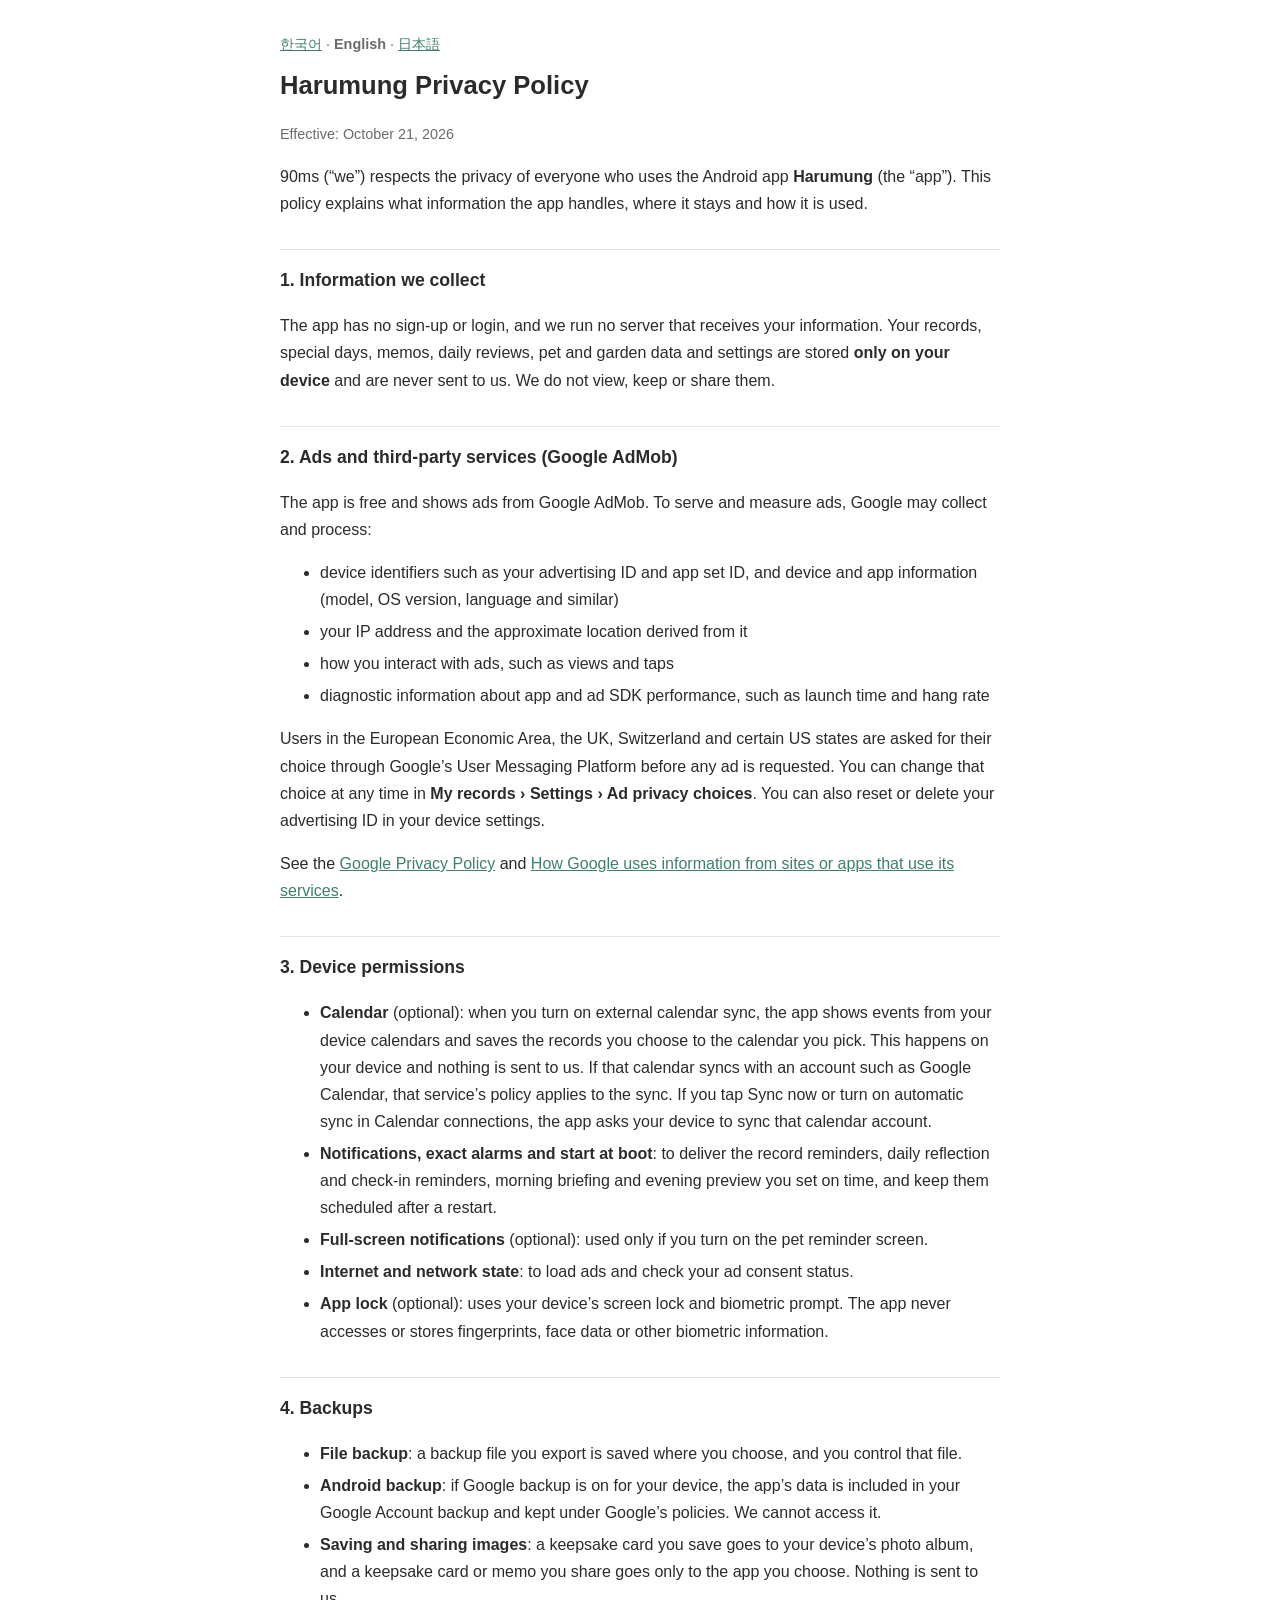
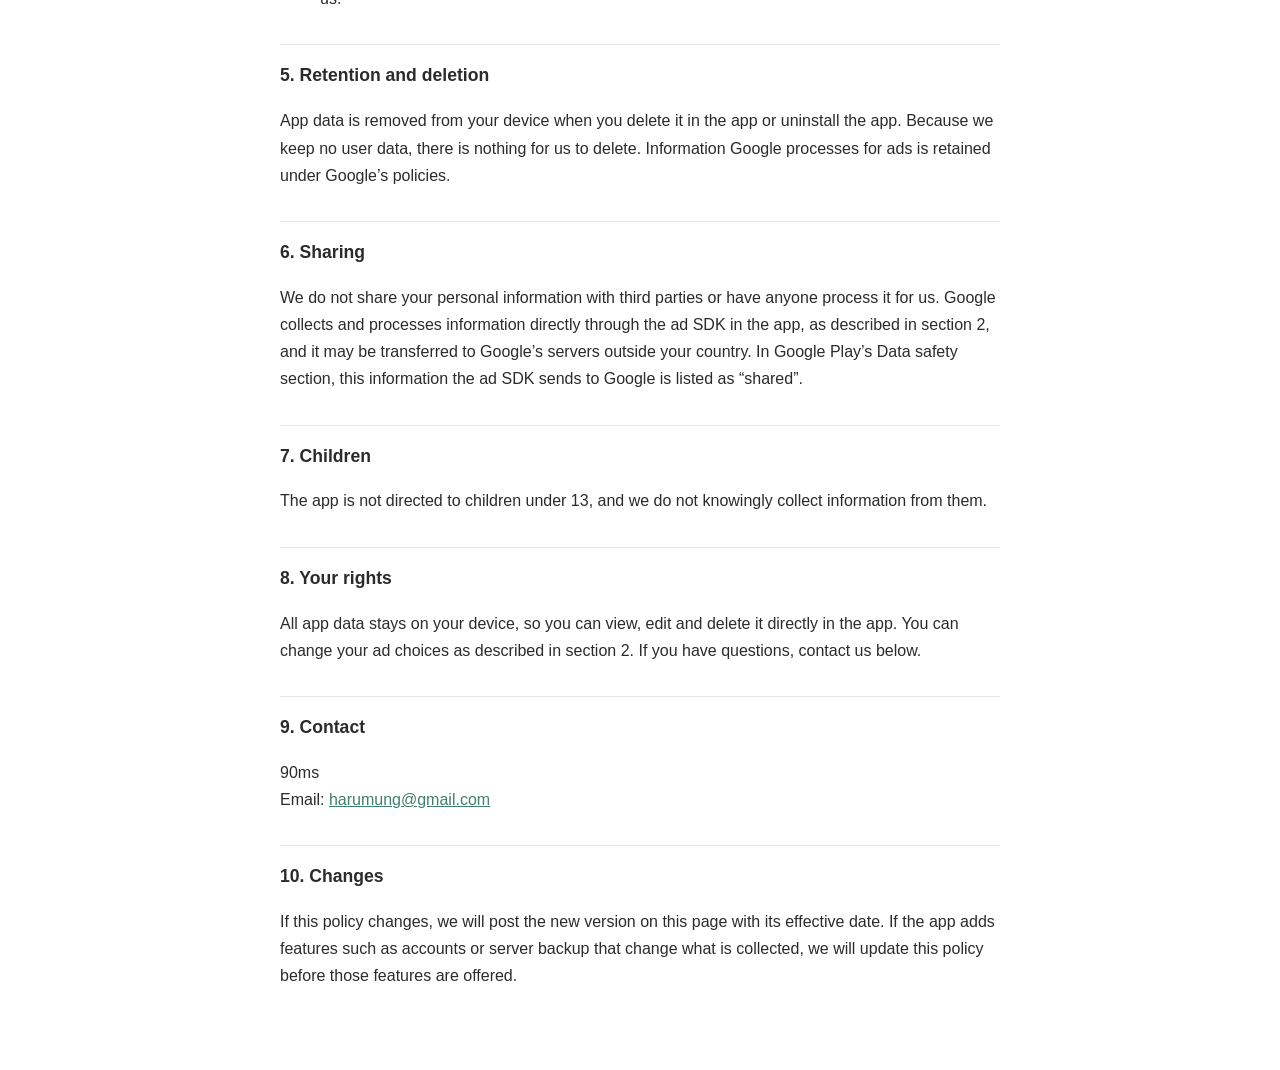
==== en/index.html @ d169ed98 "docs: 광고 SDK 진단 정보·앱 세트 ID와 캘린더 동기화·알림·사진 공유를 처리방침에 더한다 Play 데이터 보안 답(하루멍 docs/store)과 맞춘다. 세 언어 모두 " ====
<!doctype html>
<html lang="en">
<head>
<meta charset="utf-8">
<meta name="viewport" content="width=device-width, initial-scale=1">
<title>Harumung Privacy Policy</title>
<link rel="stylesheet" href="../style.css">
</head>
<body>
<main>
<nav class="lang"><a href="../">한국어</a> · <strong>English</strong> · <a href="../ja/">日本語</a></nav>
<h1>Harumung Privacy Policy</h1>
<p class="meta">Effective: October 21, 2026</p>

<p>90ms (“we”) respects the privacy of everyone who uses the Android app <strong>Harumung</strong> (the “app”). This policy explains what information the app handles, where it stays and how it is used.</p>

<h2>1. Information we collect</h2>
<p>The app has no sign-up or login, and we run no server that receives your information. Your records, special days, memos, daily reviews, pet and garden data and settings are stored <strong>only on your device</strong> and are never sent to us. We do not view, keep or share them.</p>

<h2>2. Ads and third-party services (Google AdMob)</h2>
<p>The app is free and shows ads from Google AdMob. To serve and measure ads, Google may collect and process:</p>
<ul>
<li>device identifiers such as your advertising ID and app set ID, and device and app information (model, OS version, language and similar)</li>
<li>your IP address and the approximate location derived from it</li>
<li>how you interact with ads, such as views and taps</li>
<li>diagnostic information about app and ad SDK performance, such as launch time and hang rate</li>
</ul>
<p>Users in the European Economic Area, the UK, Switzerland and certain US states are asked for their choice through Google’s User Messaging Platform before any ad is requested. You can change that choice at any time in <strong>My records › Settings › Ad privacy choices</strong>. You can also reset or delete your advertising ID in your device settings.</p>
<p>See the <a href="https://policies.google.com/privacy">Google Privacy Policy</a> and <a href="https://policies.google.com/technologies/partner-sites">How Google uses information from sites or apps that use its services</a>.</p>

<h2>3. Device permissions</h2>
<ul>
<li><strong>Calendar</strong> (optional): when you turn on external calendar sync, the app shows events from your device calendars and saves the records you choose to the calendar you pick. This happens on your device and nothing is sent to us. If that calendar syncs with an account such as Google Calendar, that service’s policy applies to the sync. If you tap Sync now or turn on automatic sync in Calendar connections, the app asks your device to sync that calendar account.</li>
<li><strong>Notifications, exact alarms and start at boot</strong>: to deliver the record reminders, daily reflection and check-in reminders, morning briefing and evening preview you set on time, and keep them scheduled after a restart.</li>
<li><strong>Full-screen notifications</strong> (optional): used only if you turn on the pet reminder screen.</li>
<li><strong>Internet and network state</strong>: to load ads and check your ad consent status.</li>
<li><strong>App lock</strong> (optional): uses your device’s screen lock and biometric prompt. The app never accesses or stores fingerprints, face data or other biometric information.</li>
</ul>

<h2>4. Backups</h2>
<ul>
<li><strong>File backup</strong>: a backup file you export is saved where you choose, and you control that file.</li>
<li><strong>Android backup</strong>: if Google backup is on for your device, the app’s data is included in your Google Account backup and kept under Google’s policies. We cannot access it.</li>
<li><strong>Saving and sharing images</strong>: a keepsake card you save goes to your device’s photo album, and a keepsake card or memo you share goes only to the app you choose. Nothing is sent to us.</li>
</ul>

<h2>5. Retention and deletion</h2>
<p>App data is removed from your device when you delete it in the app or uninstall the app. Because we keep no user data, there is nothing for us to delete. Information Google processes for ads is retained under Google’s policies.</p>

<h2>6. Sharing</h2>
<p>We do not share your personal information with third parties or have anyone process it for us. Google collects and processes information directly through the ad SDK in the app, as described in section 2, and it may be transferred to Google’s servers outside your country. In Google Play’s Data safety section, this information the ad SDK sends to Google is listed as “shared”.</p>

<h2>7. Children</h2>
<p>The app is not directed to children under 13, and we do not knowingly collect information from them.</p>

<h2>8. Your rights</h2>
<p>All app data stays on your device, so you can view, edit and delete it directly in the app. You can change your ad choices as described in section 2. If you have questions, contact us below.</p>

<h2>9. Contact</h2>
<p>90ms<br>Email: <a href="mailto:harumung@gmail.com">harumung@gmail.com</a></p>

<h2>10. Changes</h2>
<p>If this policy changes, we will post the new version on this page with its effective date. If the app adds features such as accounts or server backup that change what is collected, we will update this policy before those features are offered.</p>
</main>
</body>
</html>
---- style.css ----
:root { color-scheme: light dark; --bg: #ffffff; --fg: #2b2b2b; --muted: #6b6b6b; --line: #e6e6e6; --accent: #3f7f6d; }
@media (prefers-color-scheme: dark) { :root { --bg: #1d1d1f; --fg: #ececec; --muted: #a0a0a0; --line: #333336; --accent: #7cc4ad; } }
body { margin: 0; background: var(--bg); color: var(--fg); font: 16px/1.7 -apple-system, "Apple SD Gothic Neo", "Noto Sans KR", "Noto Sans JP", "Segoe UI", sans-serif; }
main { max-width: 720px; margin: 0 auto; padding: 32px 16px 64px; }
h1 { font-size: 1.6rem; margin: 8px 0 4px; }
h2 { font-size: 1.1rem; margin-top: 2rem; padding-top: 1rem; border-top: 1px solid var(--line); }
a { color: var(--accent); }
.meta, .lang { color: var(--muted); font-size: 0.9rem; }
li { margin: 0.3rem 0; }
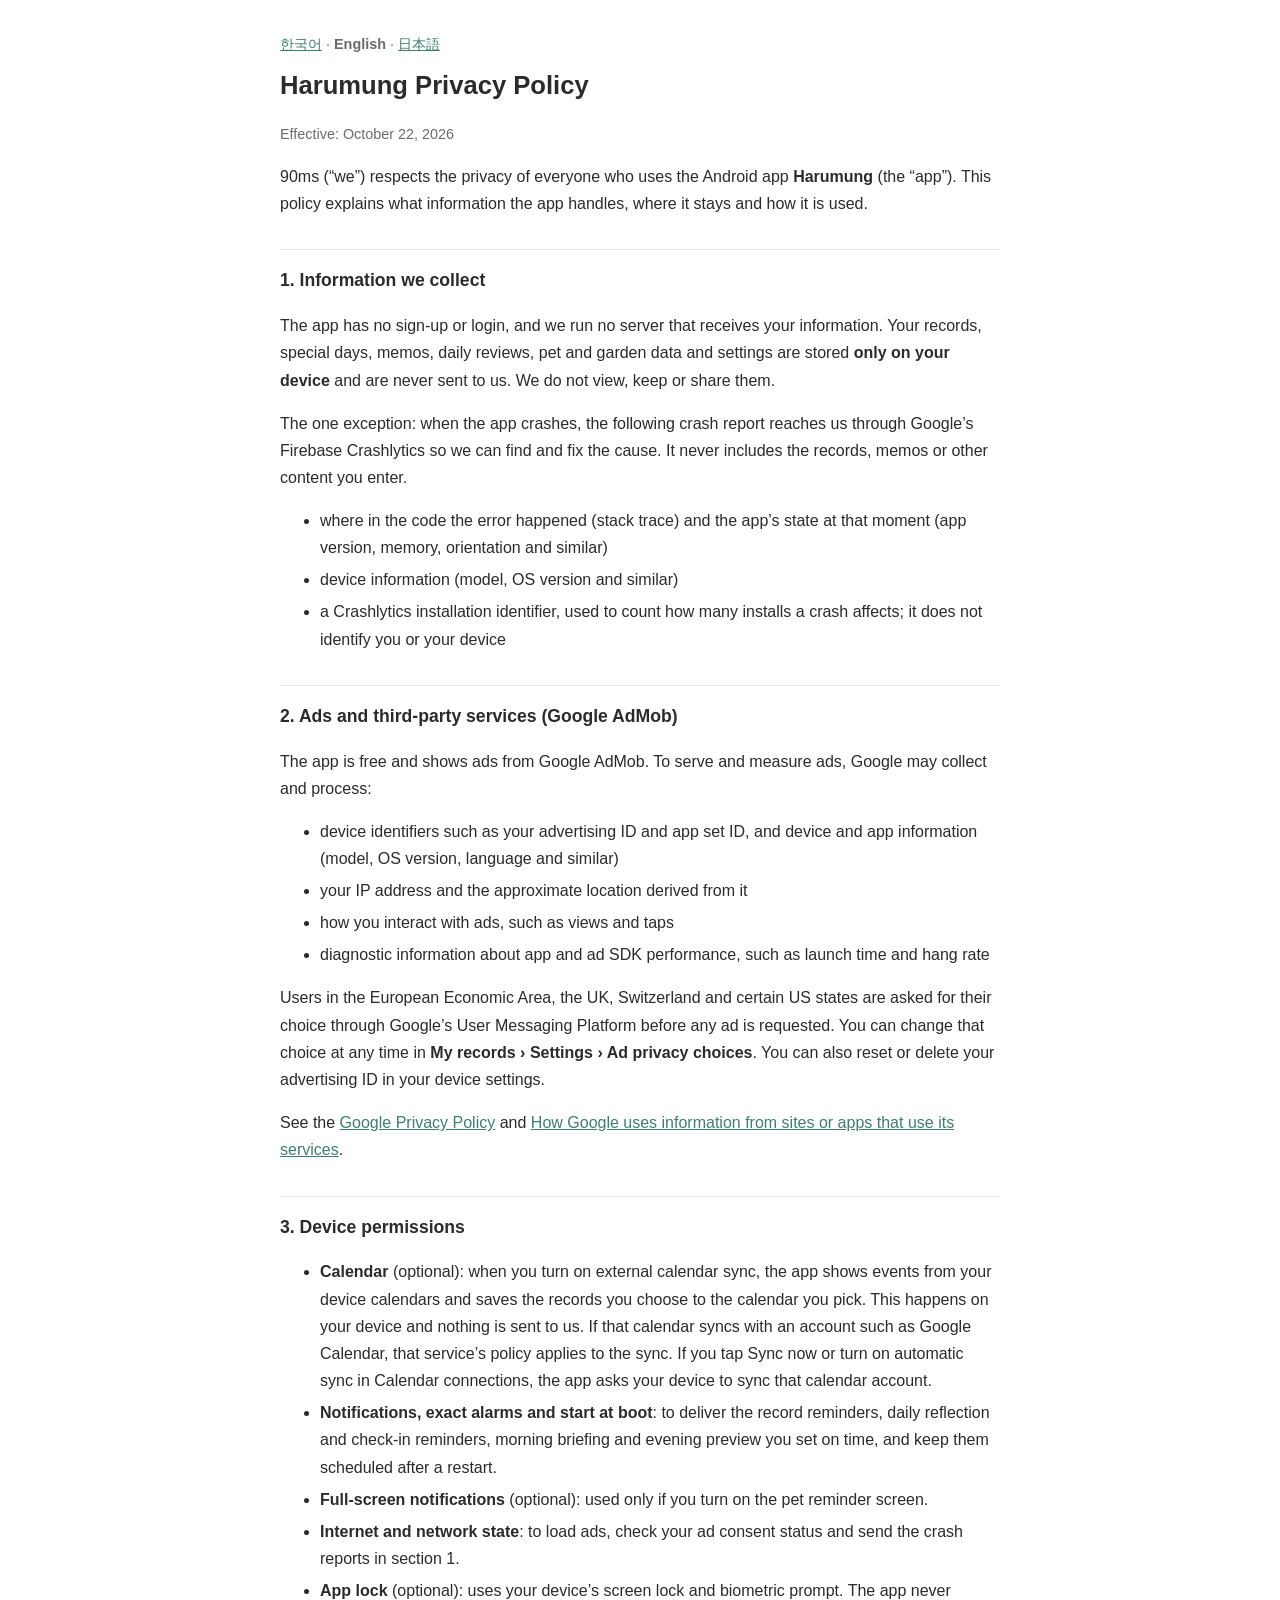
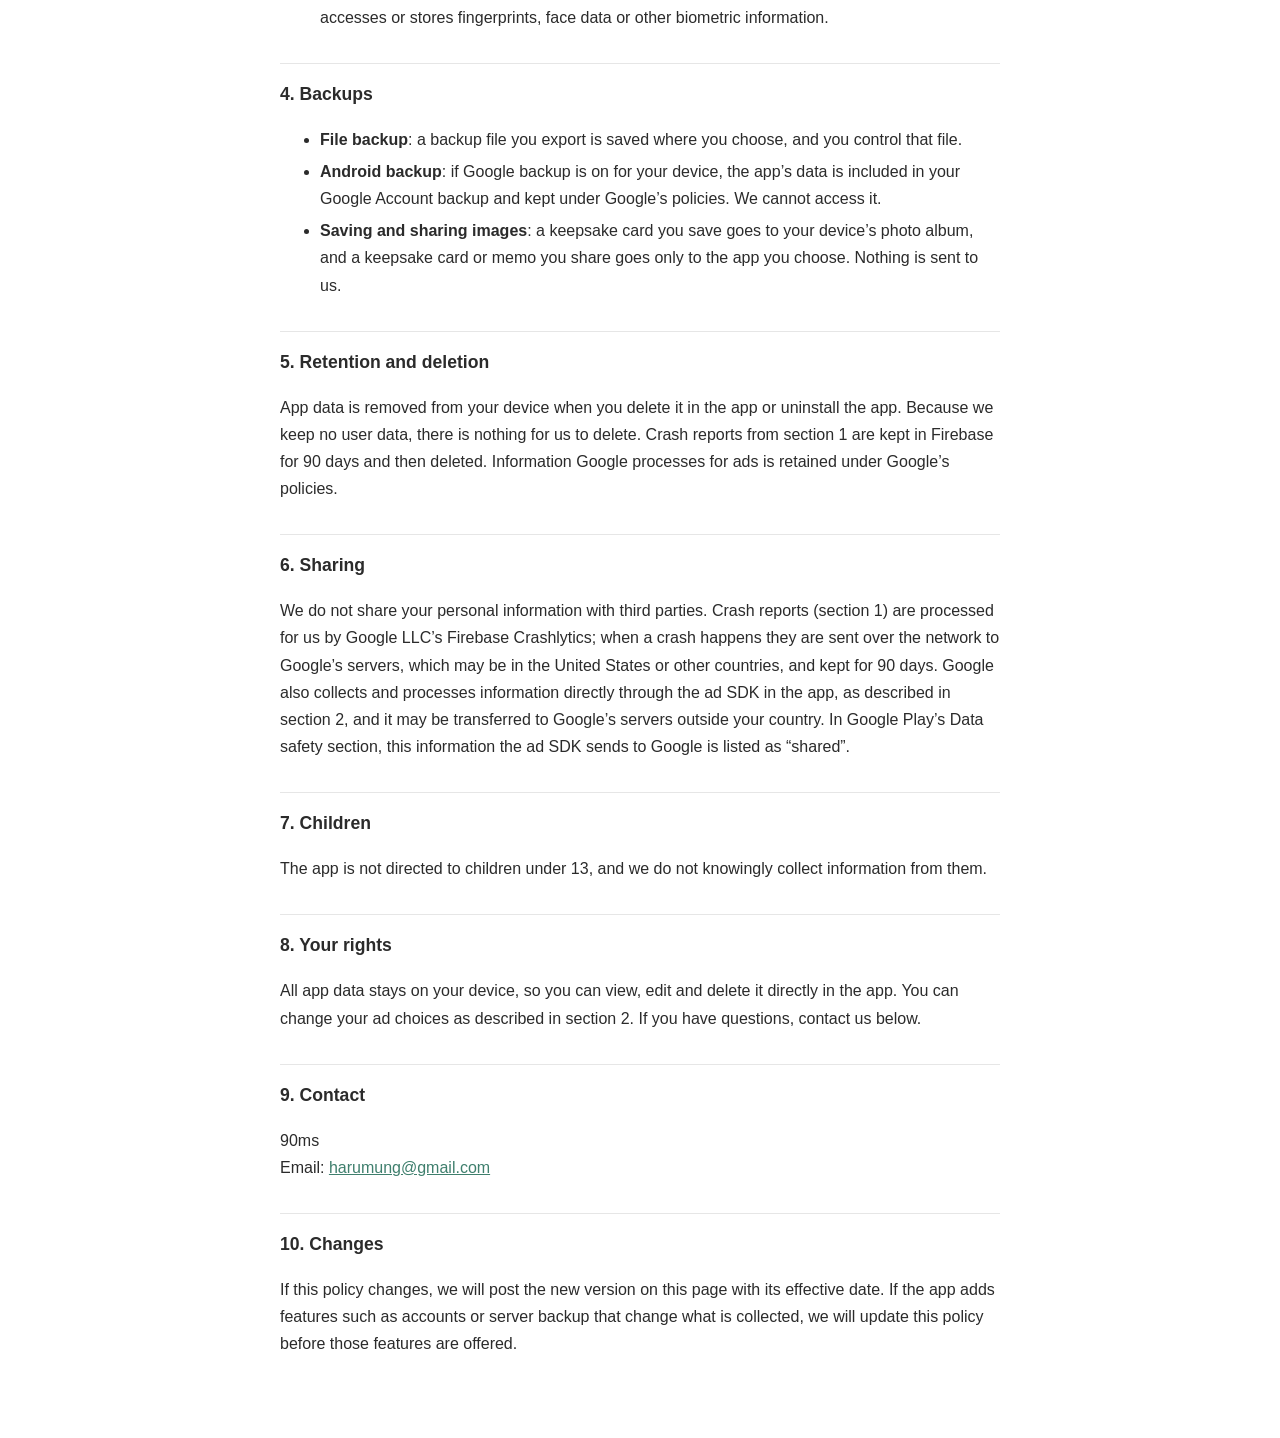
==== commit 0cb47833: "docs: 비정상 종료 보고(Firebase Crashlytics)와 처리 위탁·국외 전송·90일 보관을 처리방침에 더한다 - 시행일 2026-10-22, 세 언어(1·3·5·6항" ====
--- a/en/index.html
+++ b/en/index.html
@@ -10,12 +10,18 @@
 <main>
 <nav class="lang"><a href="../">한국어</a> · <strong>English</strong> · <a href="../ja/">日本語</a></nav>
 <h1>Harumung Privacy Policy</h1>
-<p class="meta">Effective: October 21, 2026</p>
+<p class="meta">Effective: October 22, 2026</p>
 
 <p>90ms (“we”) respects the privacy of everyone who uses the Android app <strong>Harumung</strong> (the “app”). This policy explains what information the app handles, where it stays and how it is used.</p>
 
 <h2>1. Information we collect</h2>
 <p>The app has no sign-up or login, and we run no server that receives your information. Your records, special days, memos, daily reviews, pet and garden data and settings are stored <strong>only on your device</strong> and are never sent to us. We do not view, keep or share them.</p>
+<p>The one exception: when the app crashes, the following crash report reaches us through Google’s Firebase Crashlytics so we can find and fix the cause. It never includes the records, memos or other content you enter.</p>
+<ul>
+<li>where in the code the error happened (stack trace) and the app’s state at that moment (app version, memory, orientation and similar)</li>
+<li>device information (model, OS version and similar)</li>
+<li>a Crashlytics installation identifier, used to count how many installs a crash affects; it does not identify you or your device</li>
+</ul>
 
 <h2>2. Ads and third-party services (Google AdMob)</h2>
 <p>The app is free and shows ads from Google AdMob. To serve and measure ads, Google may collect and process:</p>
@@ -33,7 +39,7 @@
 <li><strong>Calendar</strong> (optional): when you turn on external calendar sync, the app shows events from your device calendars and saves the records you choose to the calendar you pick. This happens on your device and nothing is sent to us. If that calendar syncs with an account such as Google Calendar, that service’s policy applies to the sync. If you tap Sync now or turn on automatic sync in Calendar connections, the app asks your device to sync that calendar account.</li>
 <li><strong>Notifications, exact alarms and start at boot</strong>: to deliver the record reminders, daily reflection and check-in reminders, morning briefing and evening preview you set on time, and keep them scheduled after a restart.</li>
 <li><strong>Full-screen notifications</strong> (optional): used only if you turn on the pet reminder screen.</li>
-<li><strong>Internet and network state</strong>: to load ads and check your ad consent status.</li>
+<li><strong>Internet and network state</strong>: to load ads, check your ad consent status and send the crash reports in section 1.</li>
 <li><strong>App lock</strong> (optional): uses your device’s screen lock and biometric prompt. The app never accesses or stores fingerprints, face data or other biometric information.</li>
 </ul>
 
@@ -45,10 +51,10 @@
 </ul>
 
 <h2>5. Retention and deletion</h2>
-<p>App data is removed from your device when you delete it in the app or uninstall the app. Because we keep no user data, there is nothing for us to delete. Information Google processes for ads is retained under Google’s policies.</p>
+<p>App data is removed from your device when you delete it in the app or uninstall the app. Because we keep no user data, there is nothing for us to delete. Crash reports from section 1 are kept in Firebase for 90 days and then deleted. Information Google processes for ads is retained under Google’s policies.</p>
 
 <h2>6. Sharing</h2>
-<p>We do not share your personal information with third parties or have anyone process it for us. Google collects and processes information directly through the ad SDK in the app, as described in section 2, and it may be transferred to Google’s servers outside your country. In Google Play’s Data safety section, this information the ad SDK sends to Google is listed as “shared”.</p>
+<p>We do not share your personal information with third parties. Crash reports (section 1) are processed for us by Google LLC’s Firebase Crashlytics; when a crash happens they are sent over the network to Google’s servers, which may be in the United States or other countries, and kept for 90 days. Google also collects and processes information directly through the ad SDK in the app, as described in section 2, and it may be transferred to Google’s servers outside your country. In Google Play’s Data safety section, this information the ad SDK sends to Google is listed as “shared”.</p>
 
 <h2>7. Children</h2>
 <p>The app is not directed to children under 13, and we do not knowingly collect information from them.</p>
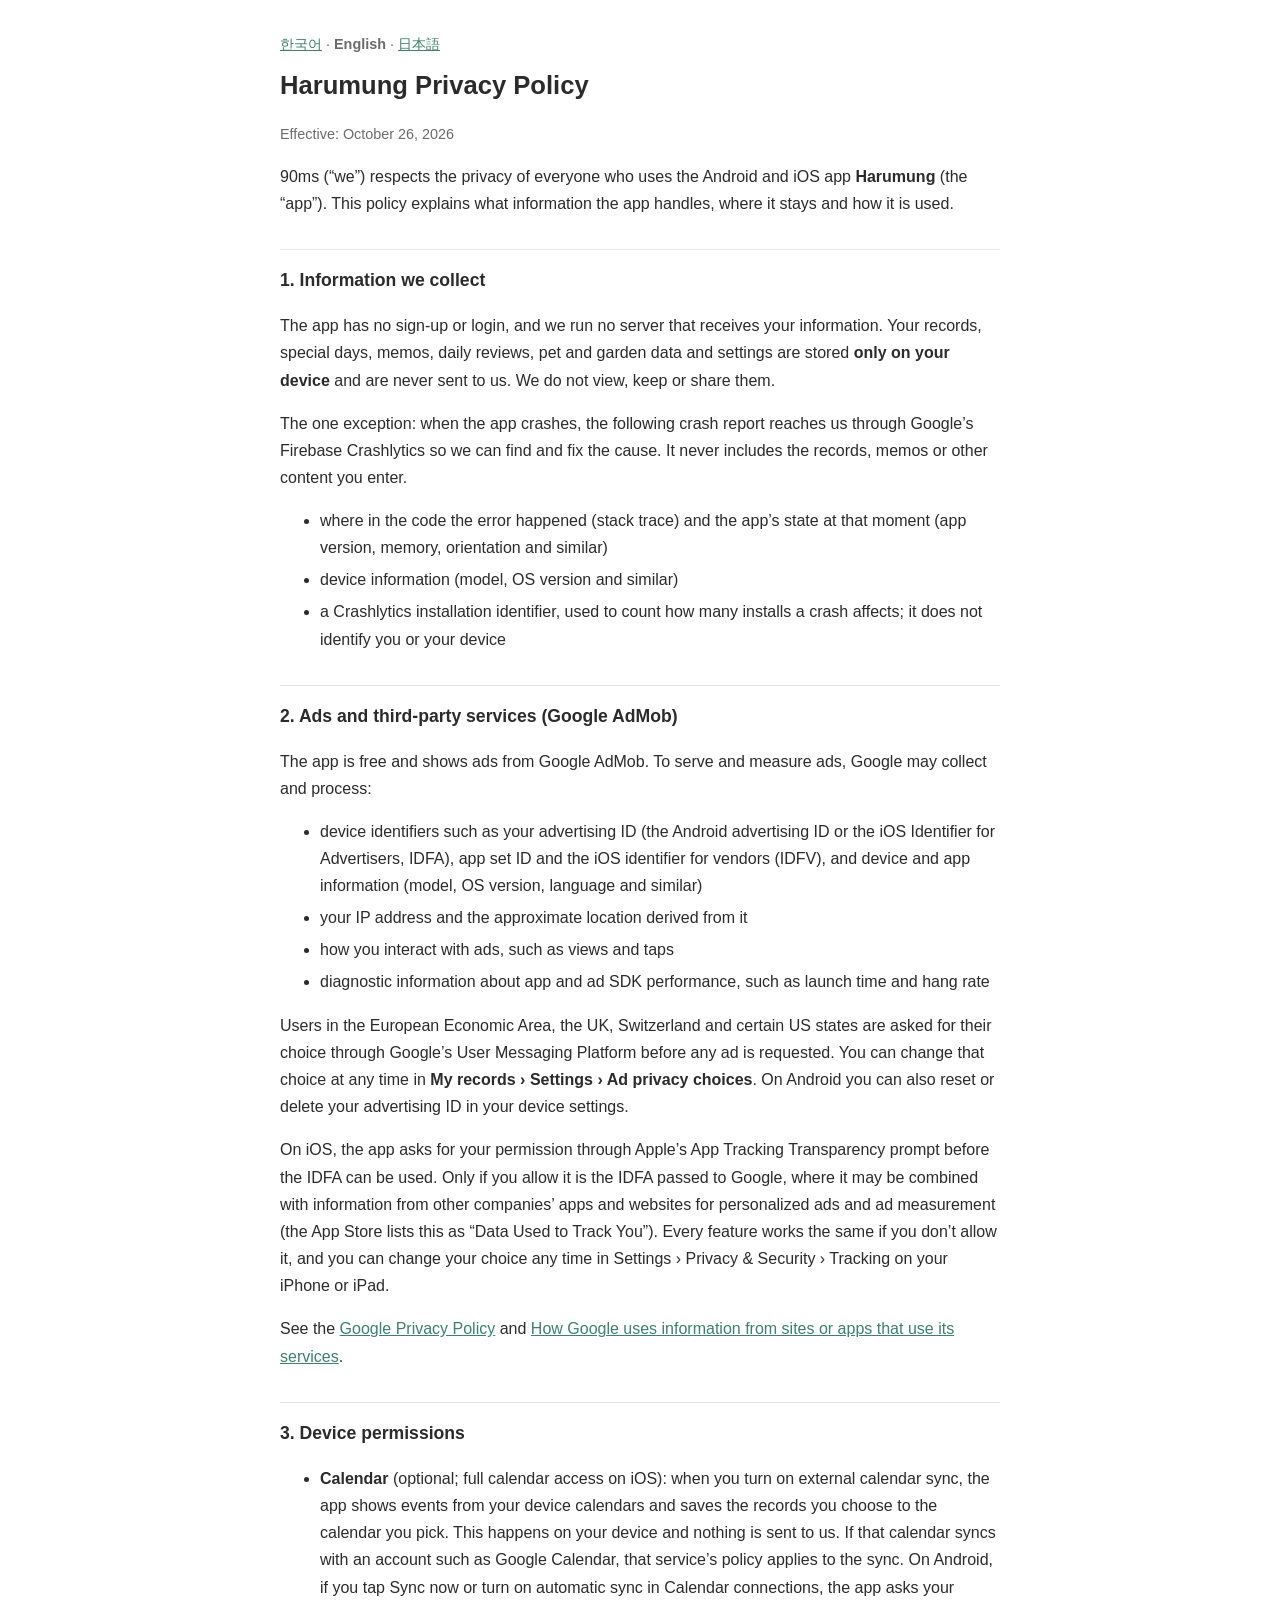
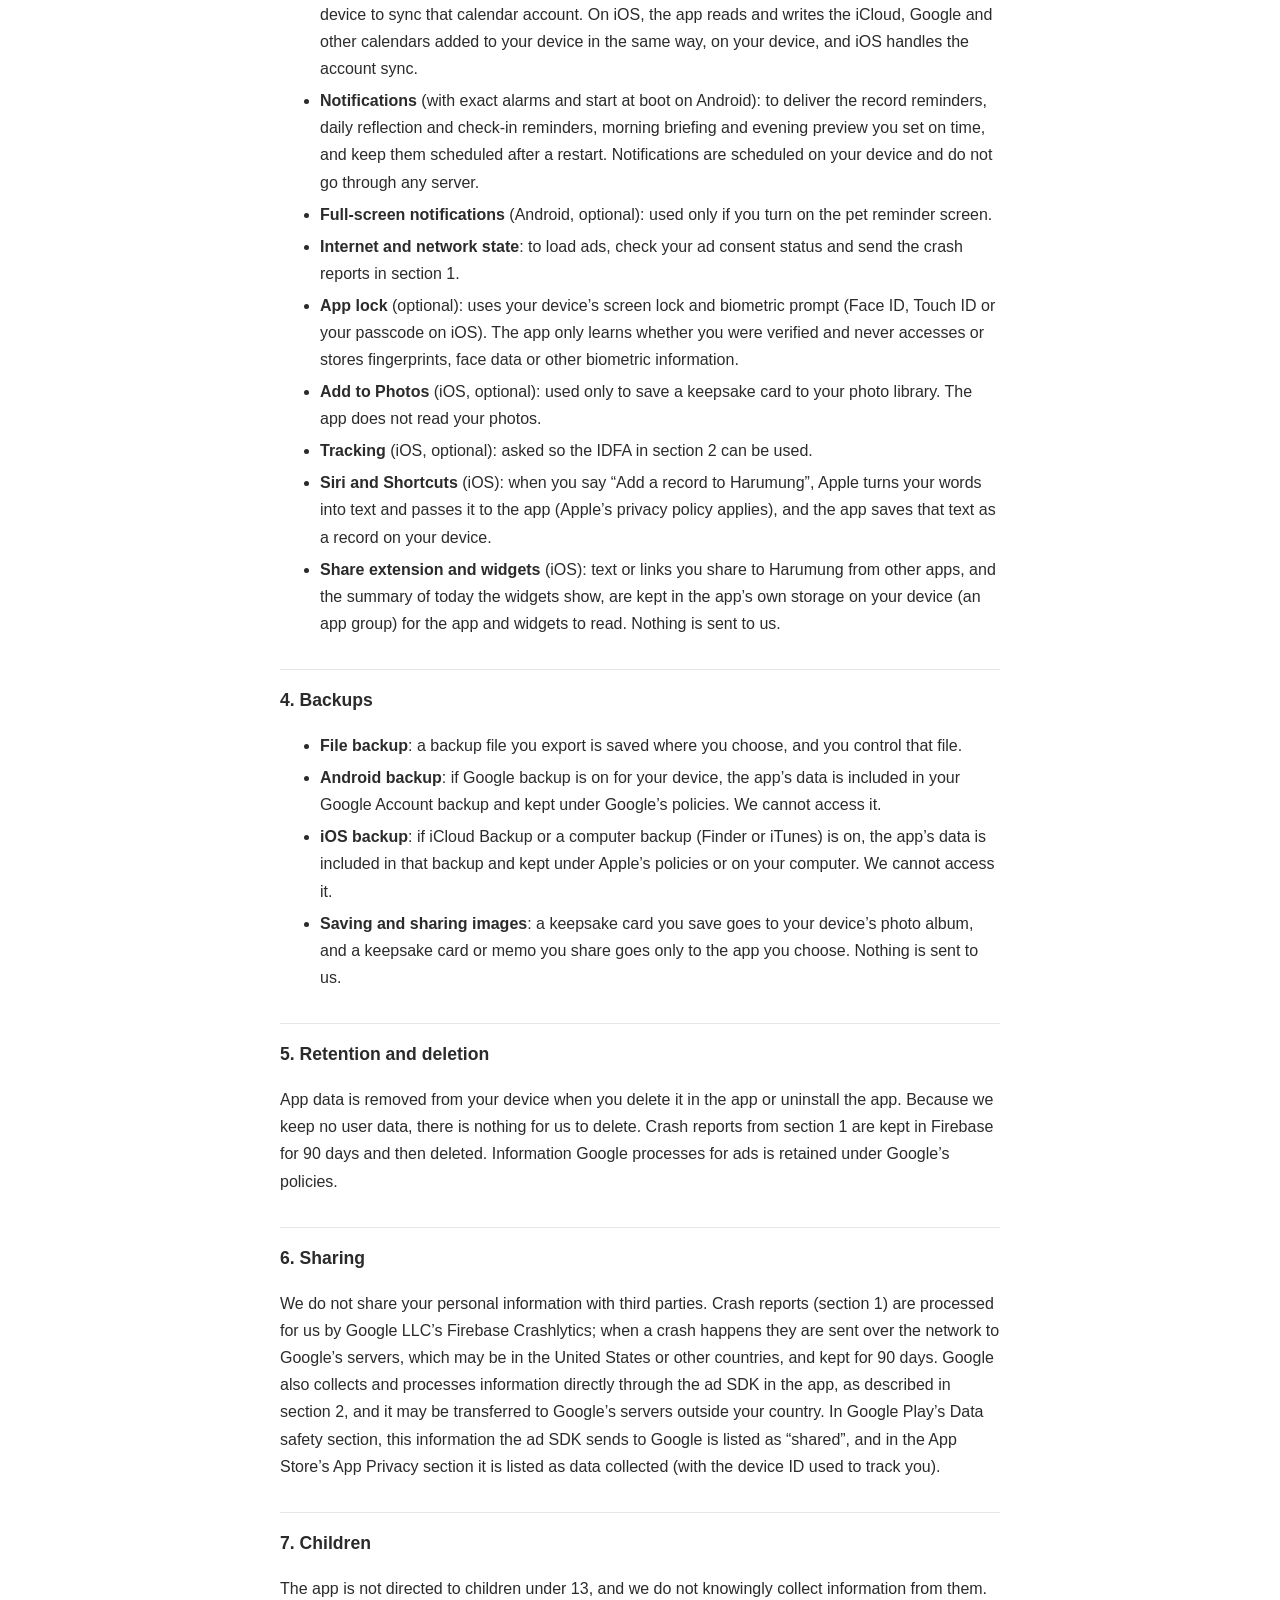
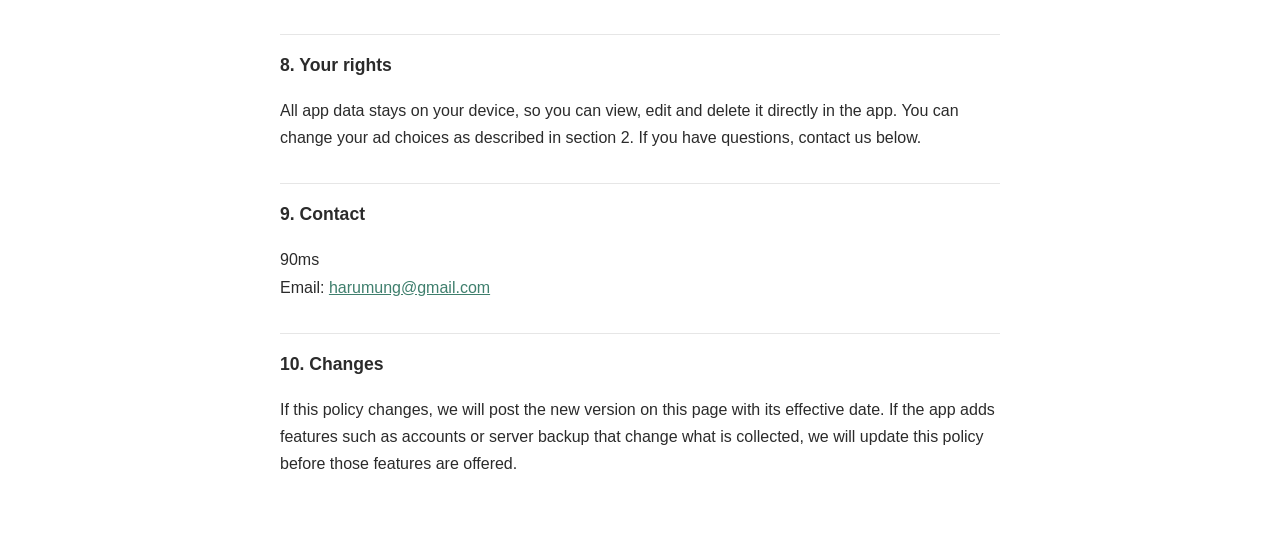
==== commit e6f591d9: "docs: iOS(ATT·EventKit·Face ID·알림·iOS 백업·Siri·공유 확장)와 지원 페이지를 더한다 Co-Authored-By: Claude Opus 5.5 <n" ====
--- a/en/index.html
+++ b/en/index.html
@@ -10,9 +10,9 @@
 <main>
 <nav class="lang"><a href="../">한국어</a> · <strong>English</strong> · <a href="../ja/">日本語</a></nav>
 <h1>Harumung Privacy Policy</h1>
-<p class="meta">Effective: October 22, 2026</p>
+<p class="meta">Effective: October 26, 2026</p>
 
-<p>90ms (“we”) respects the privacy of everyone who uses the Android app <strong>Harumung</strong> (the “app”). This policy explains what information the app handles, where it stays and how it is used.</p>
+<p>90ms (“we”) respects the privacy of everyone who uses the Android and iOS app <strong>Harumung</strong> (the “app”). This policy explains what information the app handles, where it stays and how it is used.</p>
 
 <h2>1. Information we collect</h2>
 <p>The app has no sign-up or login, and we run no server that receives your information. Your records, special days, memos, daily reviews, pet and garden data and settings are stored <strong>only on your device</strong> and are never sent to us. We do not view, keep or share them.</p>
@@ -26,27 +26,33 @@
 <h2>2. Ads and third-party services (Google AdMob)</h2>
 <p>The app is free and shows ads from Google AdMob. To serve and measure ads, Google may collect and process:</p>
 <ul>
-<li>device identifiers such as your advertising ID and app set ID, and device and app information (model, OS version, language and similar)</li>
+<li>device identifiers such as your advertising ID (the Android advertising ID or the iOS Identifier for Advertisers, IDFA), app set ID and the iOS identifier for vendors (IDFV), and device and app information (model, OS version, language and similar)</li>
 <li>your IP address and the approximate location derived from it</li>
 <li>how you interact with ads, such as views and taps</li>
 <li>diagnostic information about app and ad SDK performance, such as launch time and hang rate</li>
 </ul>
-<p>Users in the European Economic Area, the UK, Switzerland and certain US states are asked for their choice through Google’s User Messaging Platform before any ad is requested. You can change that choice at any time in <strong>My records › Settings › Ad privacy choices</strong>. You can also reset or delete your advertising ID in your device settings.</p>
+<p>Users in the European Economic Area, the UK, Switzerland and certain US states are asked for their choice through Google’s User Messaging Platform before any ad is requested. You can change that choice at any time in <strong>My records › Settings › Ad privacy choices</strong>. On Android you can also reset or delete your advertising ID in your device settings.</p>
+<p>On iOS, the app asks for your permission through Apple’s App Tracking Transparency prompt before the IDFA can be used. Only if you allow it is the IDFA passed to Google, where it may be combined with information from other companies’ apps and websites for personalized ads and ad measurement (the App Store lists this as “Data Used to Track You”). Every feature works the same if you don’t allow it, and you can change your choice any time in Settings › Privacy &amp; Security › Tracking on your iPhone or iPad.</p>
 <p>See the <a href="https://policies.google.com/privacy">Google Privacy Policy</a> and <a href="https://policies.google.com/technologies/partner-sites">How Google uses information from sites or apps that use its services</a>.</p>
 
 <h2>3. Device permissions</h2>
 <ul>
-<li><strong>Calendar</strong> (optional): when you turn on external calendar sync, the app shows events from your device calendars and saves the records you choose to the calendar you pick. This happens on your device and nothing is sent to us. If that calendar syncs with an account such as Google Calendar, that service’s policy applies to the sync. If you tap Sync now or turn on automatic sync in Calendar connections, the app asks your device to sync that calendar account.</li>
-<li><strong>Notifications, exact alarms and start at boot</strong>: to deliver the record reminders, daily reflection and check-in reminders, morning briefing and evening preview you set on time, and keep them scheduled after a restart.</li>
-<li><strong>Full-screen notifications</strong> (optional): used only if you turn on the pet reminder screen.</li>
+<li><strong>Calendar</strong> (optional; full calendar access on iOS): when you turn on external calendar sync, the app shows events from your device calendars and saves the records you choose to the calendar you pick. This happens on your device and nothing is sent to us. If that calendar syncs with an account such as Google Calendar, that service’s policy applies to the sync. On Android, if you tap Sync now or turn on automatic sync in Calendar connections, the app asks your device to sync that calendar account. On iOS, the app reads and writes the iCloud, Google and other calendars added to your device in the same way, on your device, and iOS handles the account sync.</li>
+<li><strong>Notifications</strong> (with exact alarms and start at boot on Android): to deliver the record reminders, daily reflection and check-in reminders, morning briefing and evening preview you set on time, and keep them scheduled after a restart. Notifications are scheduled on your device and do not go through any server.</li>
+<li><strong>Full-screen notifications</strong> (Android, optional): used only if you turn on the pet reminder screen.</li>
 <li><strong>Internet and network state</strong>: to load ads, check your ad consent status and send the crash reports in section 1.</li>
-<li><strong>App lock</strong> (optional): uses your device’s screen lock and biometric prompt. The app never accesses or stores fingerprints, face data or other biometric information.</li>
+<li><strong>App lock</strong> (optional): uses your device’s screen lock and biometric prompt (Face ID, Touch ID or your passcode on iOS). The app only learns whether you were verified and never accesses or stores fingerprints, face data or other biometric information.</li>
+<li><strong>Add to Photos</strong> (iOS, optional): used only to save a keepsake card to your photo library. The app does not read your photos.</li>
+<li><strong>Tracking</strong> (iOS, optional): asked so the IDFA in section 2 can be used.</li>
+<li><strong>Siri and Shortcuts</strong> (iOS): when you say “Add a record to Harumung”, Apple turns your words into text and passes it to the app (Apple’s privacy policy applies), and the app saves that text as a record on your device.</li>
+<li><strong>Share extension and widgets</strong> (iOS): text or links you share to Harumung from other apps, and the summary of today the widgets show, are kept in the app’s own storage on your device (an app group) for the app and widgets to read. Nothing is sent to us.</li>
 </ul>
 
 <h2>4. Backups</h2>
 <ul>
 <li><strong>File backup</strong>: a backup file you export is saved where you choose, and you control that file.</li>
 <li><strong>Android backup</strong>: if Google backup is on for your device, the app’s data is included in your Google Account backup and kept under Google’s policies. We cannot access it.</li>
+<li><strong>iOS backup</strong>: if iCloud Backup or a computer backup (Finder or iTunes) is on, the app’s data is included in that backup and kept under Apple’s policies or on your computer. We cannot access it.</li>
 <li><strong>Saving and sharing images</strong>: a keepsake card you save goes to your device’s photo album, and a keepsake card or memo you share goes only to the app you choose. Nothing is sent to us.</li>
 </ul>
 
@@ -54,7 +60,7 @@
 <p>App data is removed from your device when you delete it in the app or uninstall the app. Because we keep no user data, there is nothing for us to delete. Crash reports from section 1 are kept in Firebase for 90 days and then deleted. Information Google processes for ads is retained under Google’s policies.</p>
 
 <h2>6. Sharing</h2>
-<p>We do not share your personal information with third parties. Crash reports (section 1) are processed for us by Google LLC’s Firebase Crashlytics; when a crash happens they are sent over the network to Google’s servers, which may be in the United States or other countries, and kept for 90 days. Google also collects and processes information directly through the ad SDK in the app, as described in section 2, and it may be transferred to Google’s servers outside your country. In Google Play’s Data safety section, this information the ad SDK sends to Google is listed as “shared”.</p>
+<p>We do not share your personal information with third parties. Crash reports (section 1) are processed for us by Google LLC’s Firebase Crashlytics; when a crash happens they are sent over the network to Google’s servers, which may be in the United States or other countries, and kept for 90 days. Google also collects and processes information directly through the ad SDK in the app, as described in section 2, and it may be transferred to Google’s servers outside your country. In Google Play’s Data safety section, this information the ad SDK sends to Google is listed as “shared”, and in the App Store’s App Privacy section it is listed as data collected (with the device ID used to track you).</p>
 
 <h2>7. Children</h2>
 <p>The app is not directed to children under 13, and we do not knowingly collect information from them.</p>
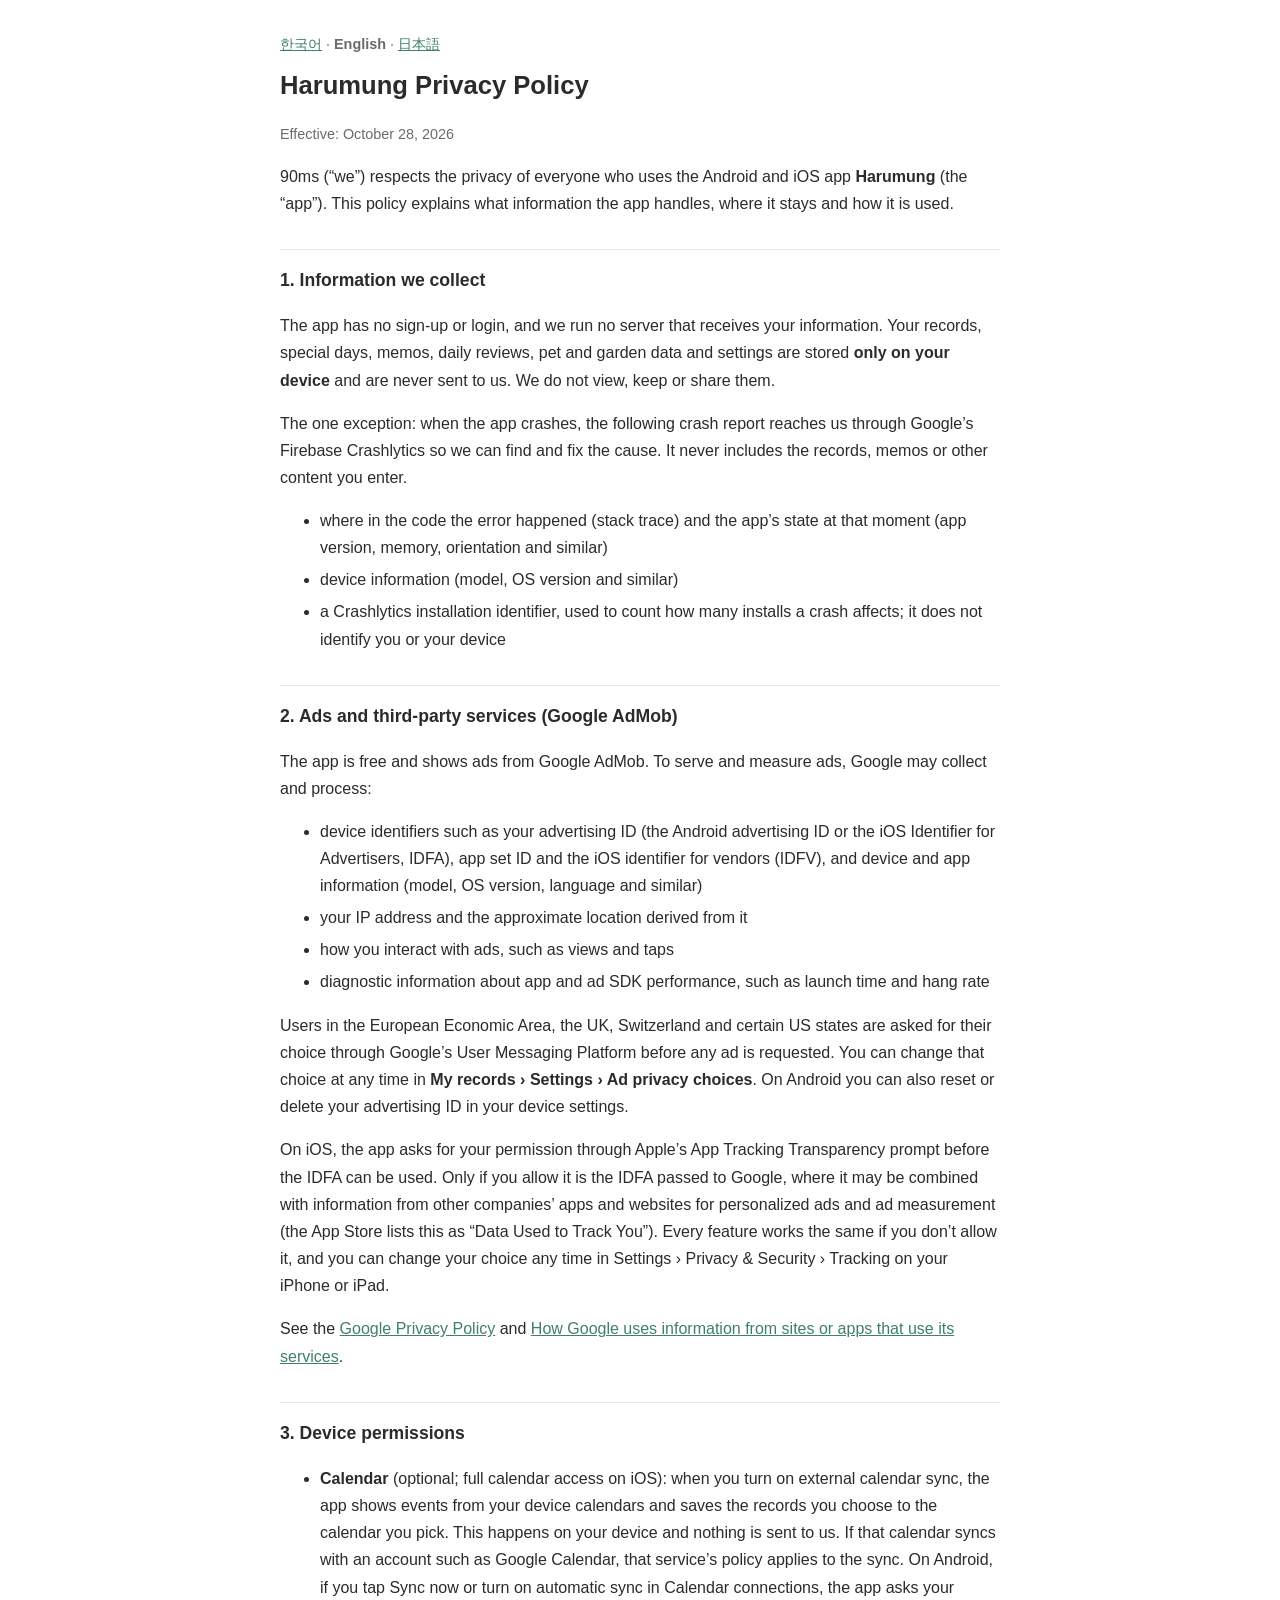
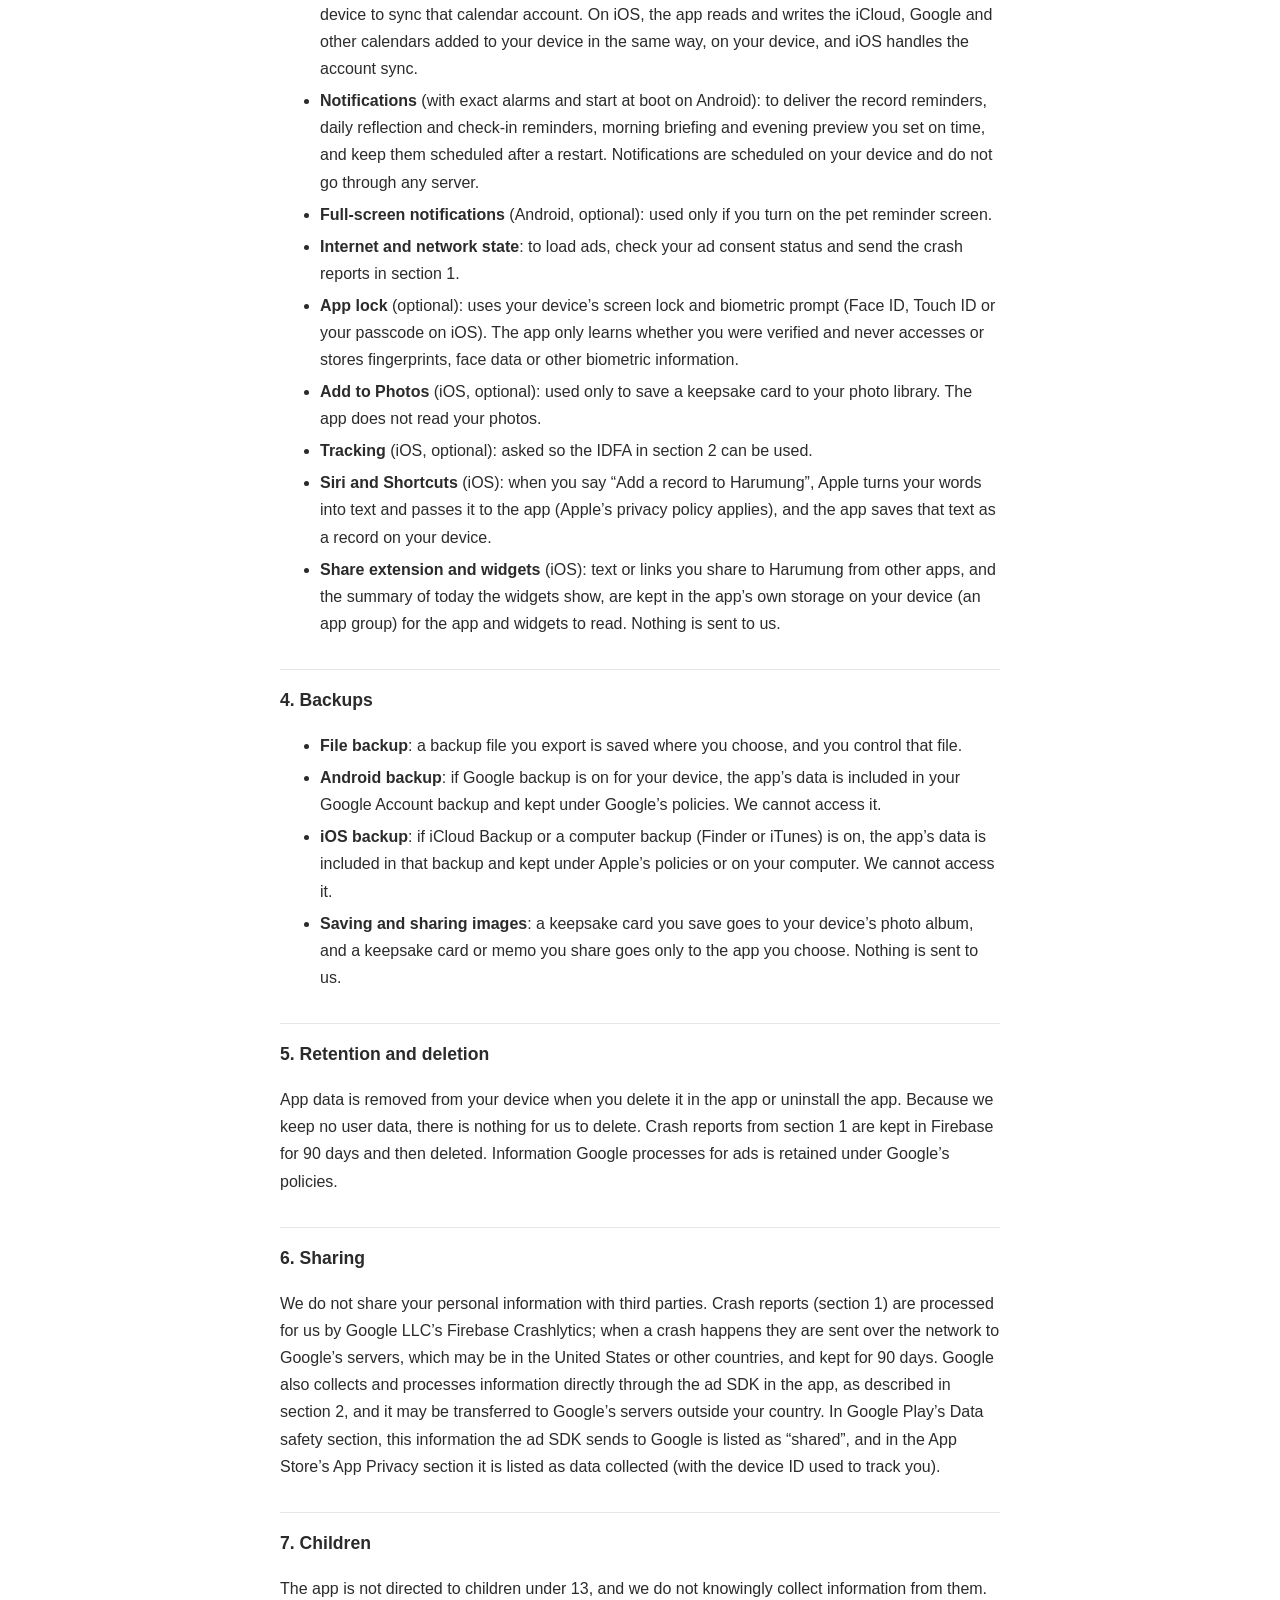
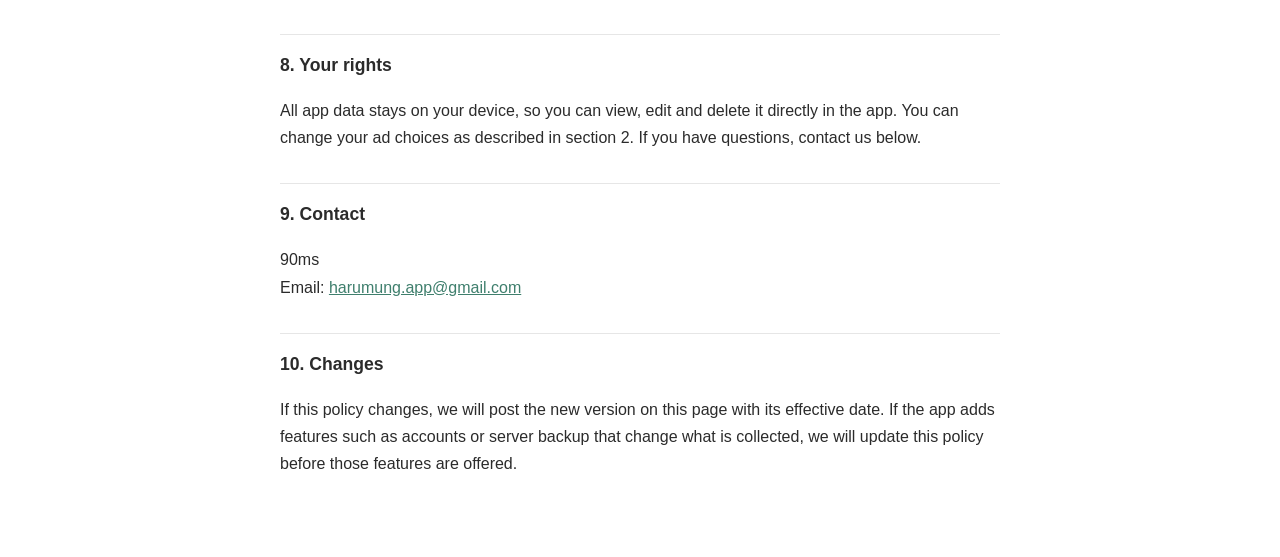
==== commit 662a634f: "docs: 문의 이메일을 harumung.app@gmail.com으로 바꾼다 이전 주소 harumung@gmail.com은 하루멍이 쓰는 계정이 아니다. 처리방침 세 언어와 지원 " ====
--- a/en/index.html
+++ b/en/index.html
@@ -10,7 +10,7 @@
 <main>
 <nav class="lang"><a href="../">한국어</a> · <strong>English</strong> · <a href="../ja/">日本語</a></nav>
 <h1>Harumung Privacy Policy</h1>
-<p class="meta">Effective: October 26, 2026</p>
+<p class="meta">Effective: October 28, 2026</p>
 
 <p>90ms (“we”) respects the privacy of everyone who uses the Android and iOS app <strong>Harumung</strong> (the “app”). This policy explains what information the app handles, where it stays and how it is used.</p>
 
@@ -69,7 +69,7 @@
 <p>All app data stays on your device, so you can view, edit and delete it directly in the app. You can change your ad choices as described in section 2. If you have questions, contact us below.</p>
 
 <h2>9. Contact</h2>
-<p>90ms<br>Email: <a href="mailto:harumung@gmail.com">harumung@gmail.com</a></p>
+<p>90ms<br>Email: <a href="mailto:harumung.app@gmail.com">harumung.app@gmail.com</a></p>
 
 <h2>10. Changes</h2>
 <p>If this policy changes, we will post the new version on this page with its effective date. If the app adds features such as accounts or server backup that change what is collected, we will update this policy before those features are offered.</p>
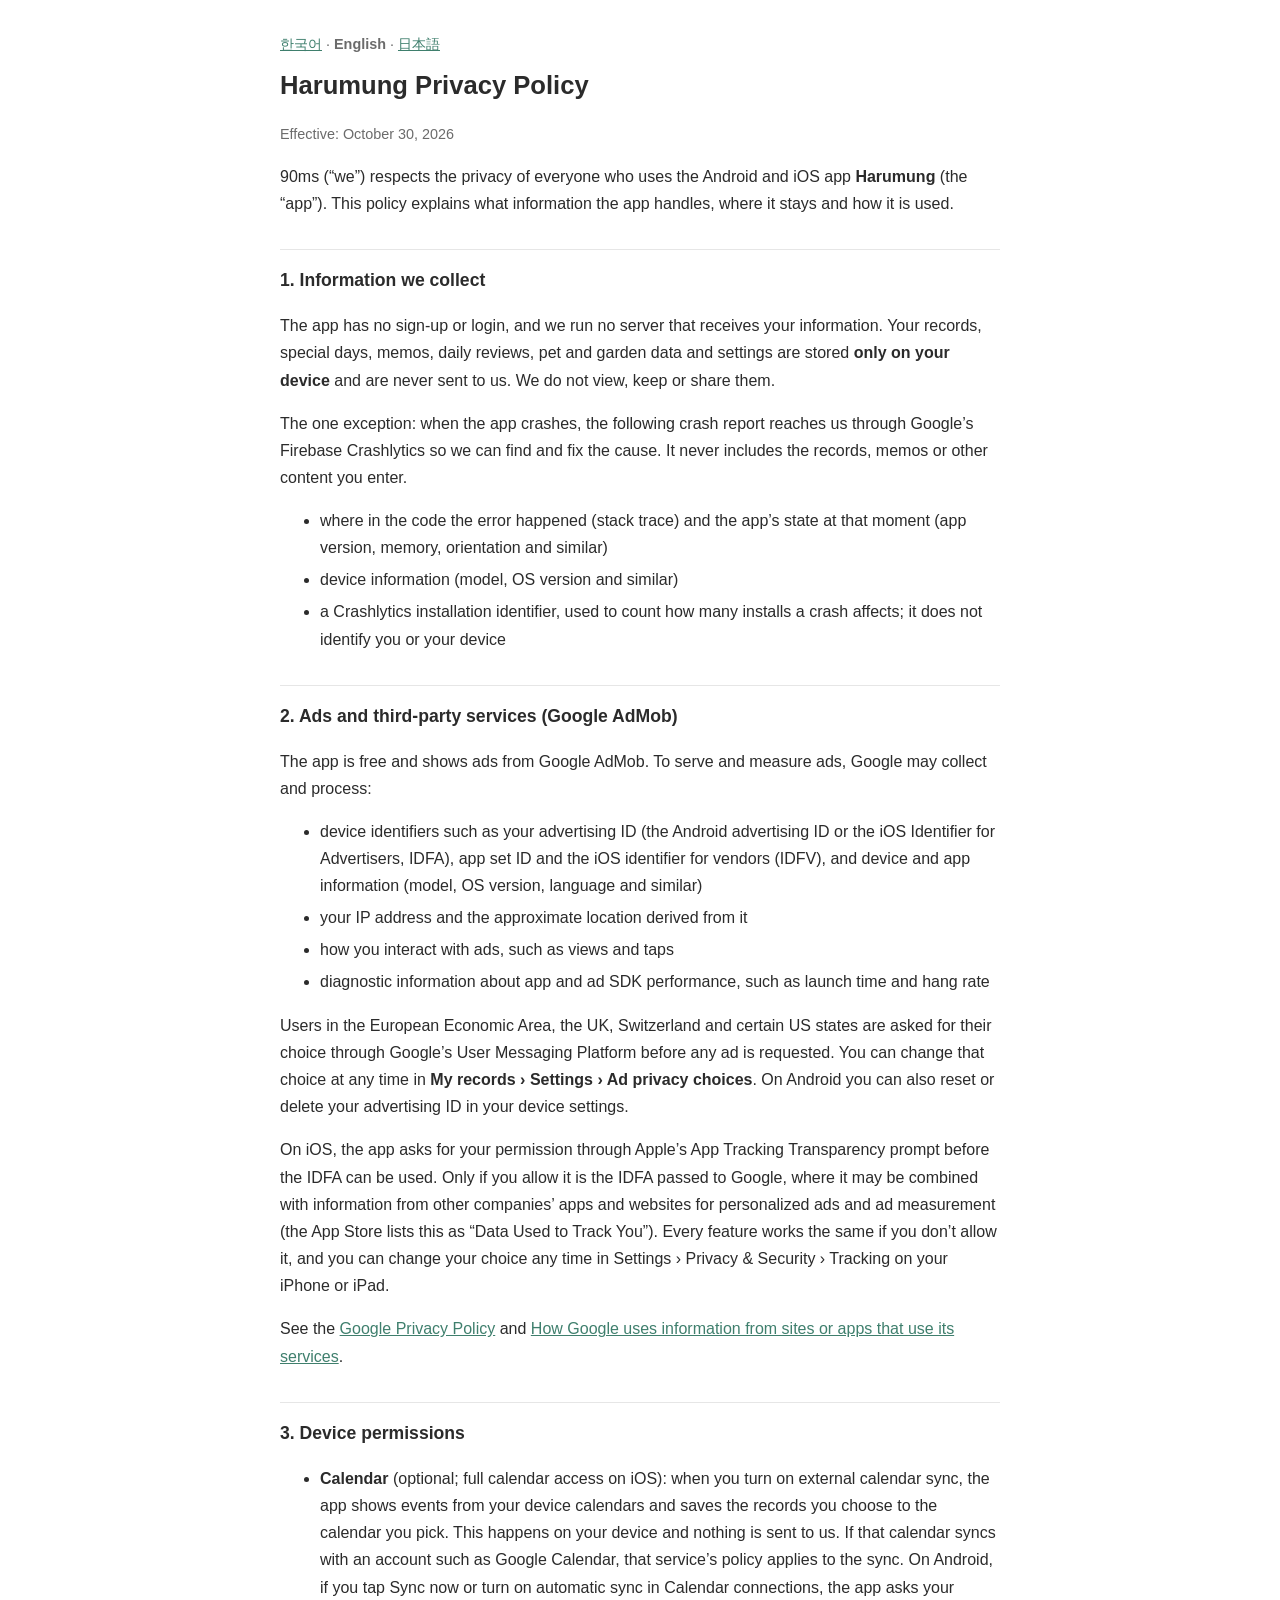
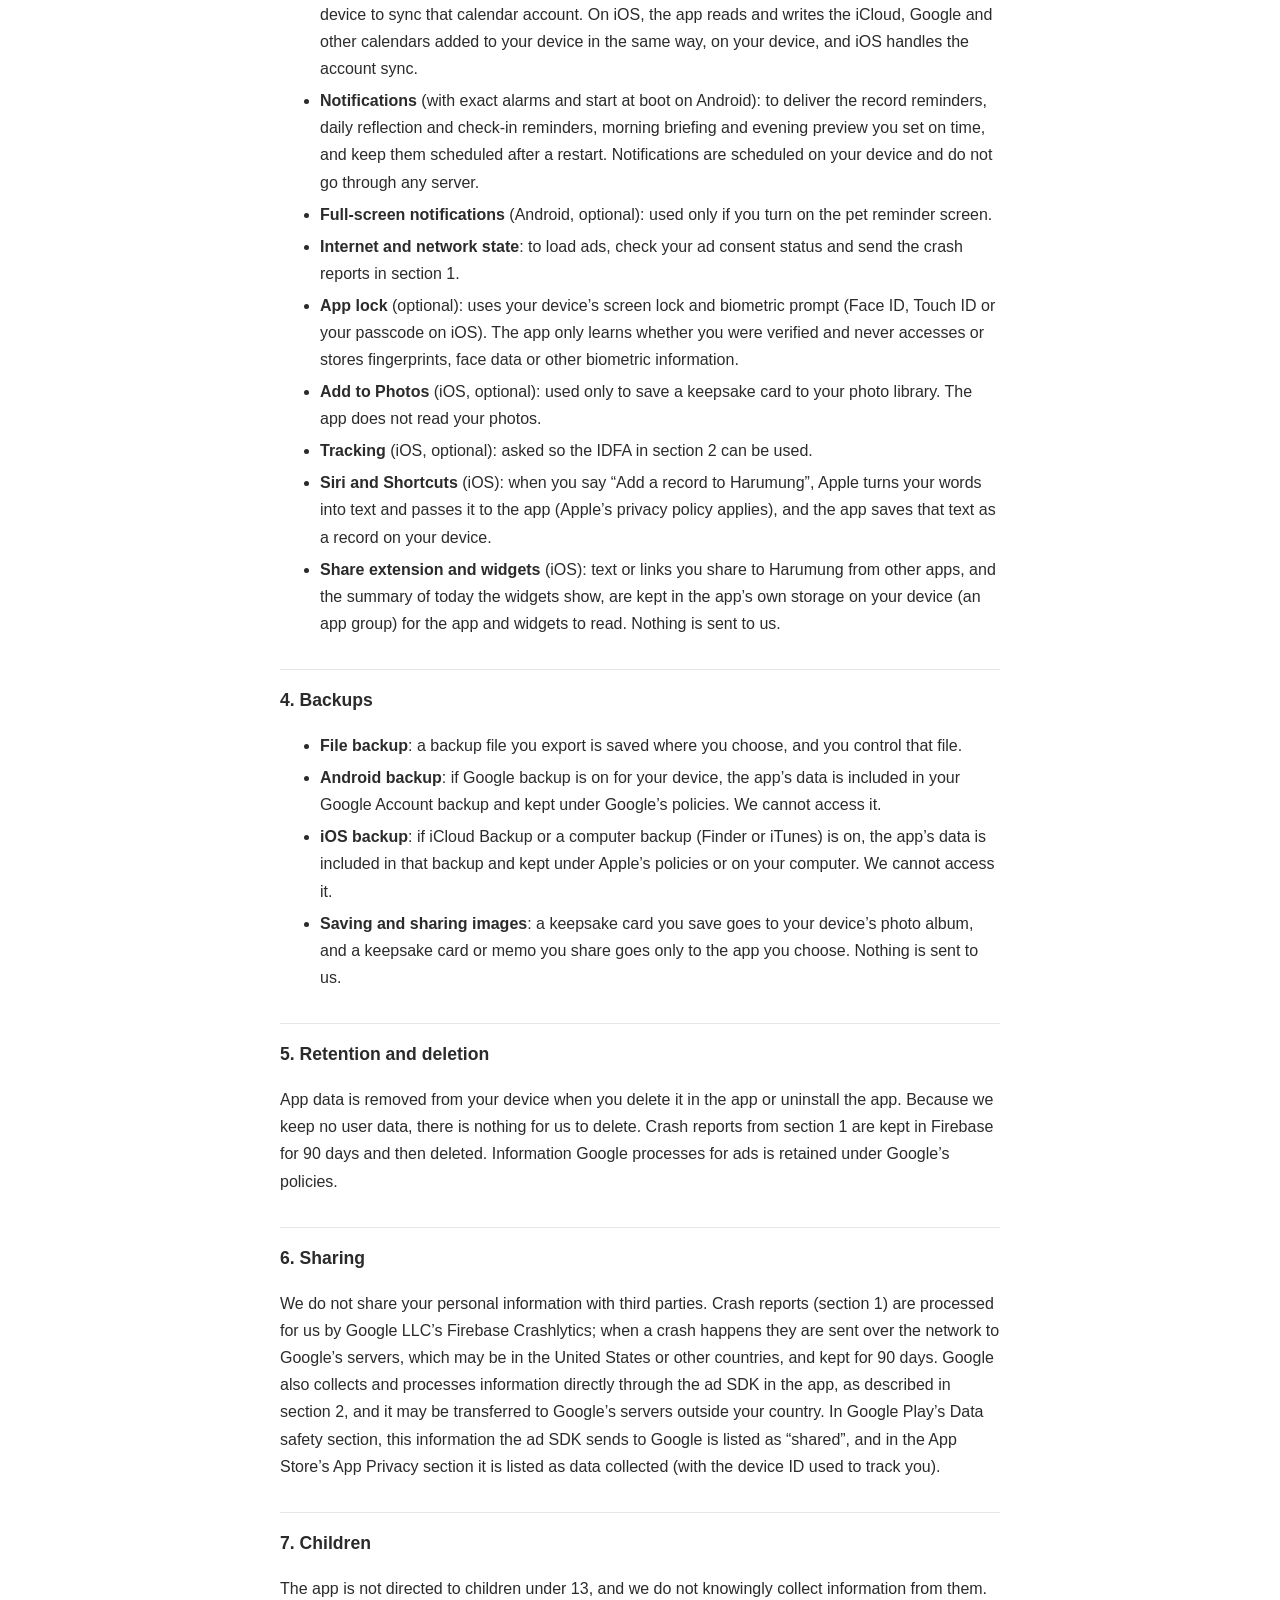
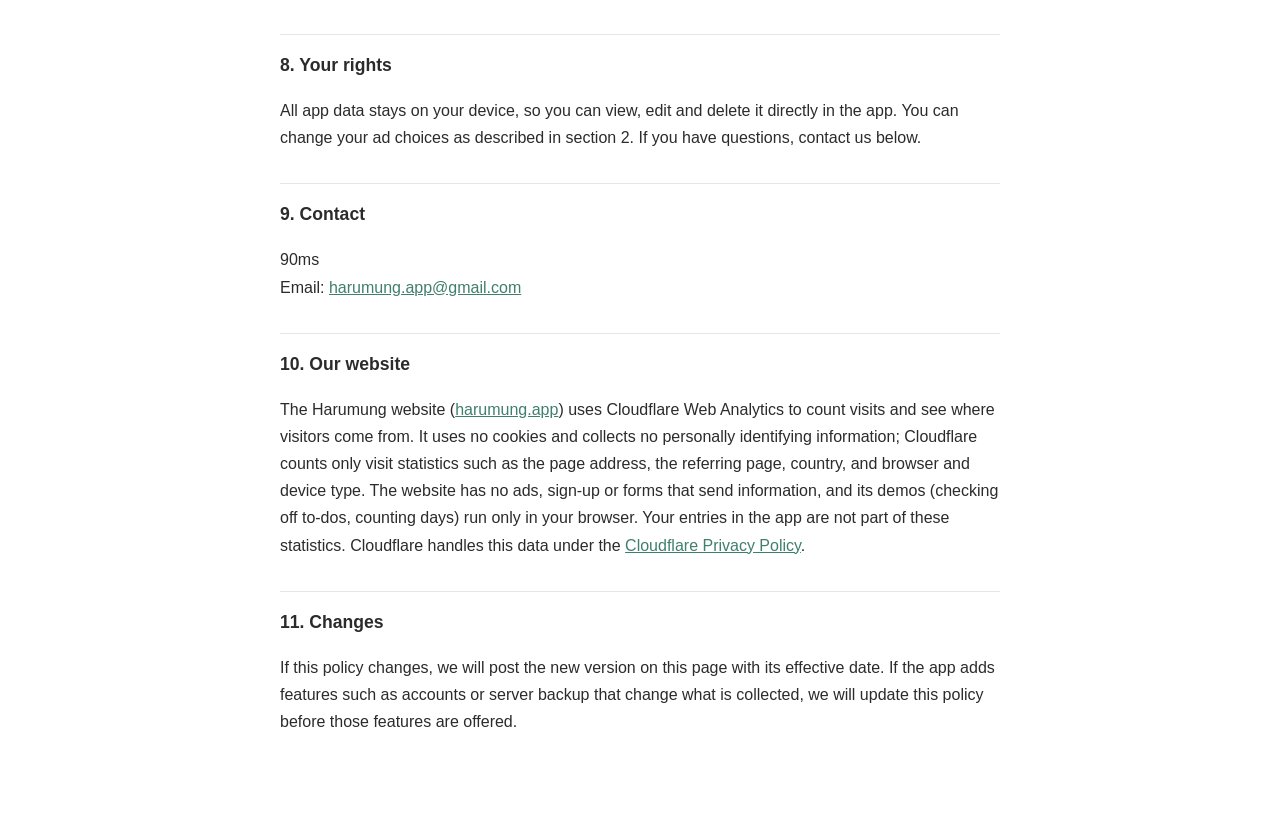
==== commit 7163aa8e: "docs: 소개 웹사이트(harumung.app)의 쿠키 없는 방문 통계(Cloudflare Web Analytics)를 더한다 Co-Authored-By: Claude Opus " ====
--- a/en/index.html
+++ b/en/index.html
@@ -10,7 +10,7 @@
 <main>
 <nav class="lang"><a href="../">한국어</a> · <strong>English</strong> · <a href="../ja/">日本語</a></nav>
 <h1>Harumung Privacy Policy</h1>
-<p class="meta">Effective: October 28, 2026</p>
+<p class="meta">Effective: October 30, 2026</p>
 
 <p>90ms (“we”) respects the privacy of everyone who uses the Android and iOS app <strong>Harumung</strong> (the “app”). This policy explains what information the app handles, where it stays and how it is used.</p>
 
@@ -71,7 +71,10 @@
 <h2>9. Contact</h2>
 <p>90ms<br>Email: <a href="mailto:harumung.app@gmail.com">harumung.app@gmail.com</a></p>
 
-<h2>10. Changes</h2>
+<h2>10. Our website</h2>
+<p>The Harumung website (<a href="https://harumung.app">harumung.app</a>) uses Cloudflare Web Analytics to count visits and see where visitors come from. It uses no cookies and collects no personally identifying information; Cloudflare counts only visit statistics such as the page address, the referring page, country, and browser and device type. The website has no ads, sign-up or forms that send information, and its demos (checking off to-dos, counting days) run only in your browser. Your entries in the app are not part of these statistics. Cloudflare handles this data under the <a href="https://www.cloudflare.com/privacypolicy/">Cloudflare Privacy Policy</a>.</p>
+
+<h2>11. Changes</h2>
 <p>If this policy changes, we will post the new version on this page with its effective date. If the app adds features such as accounts or server backup that change what is collected, we will update this policy before those features are offered.</p>
 </main>
 </body>
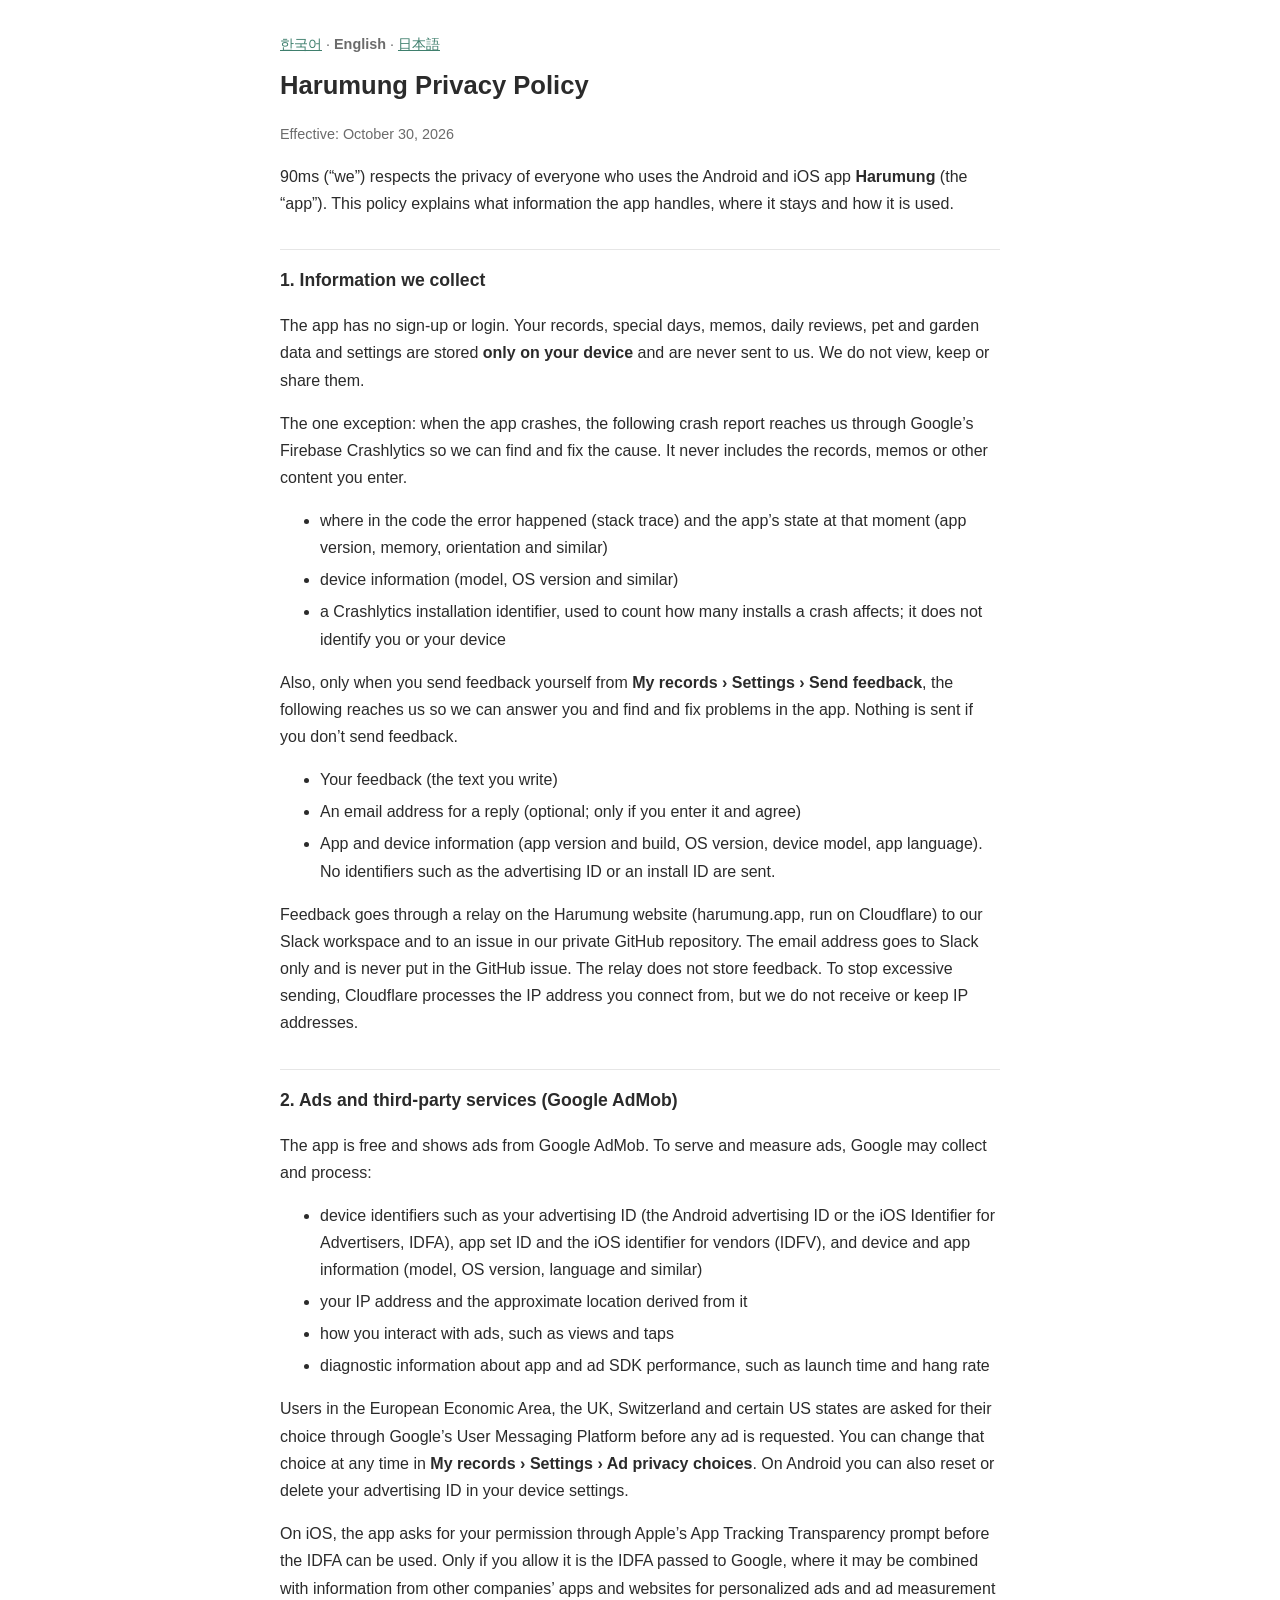
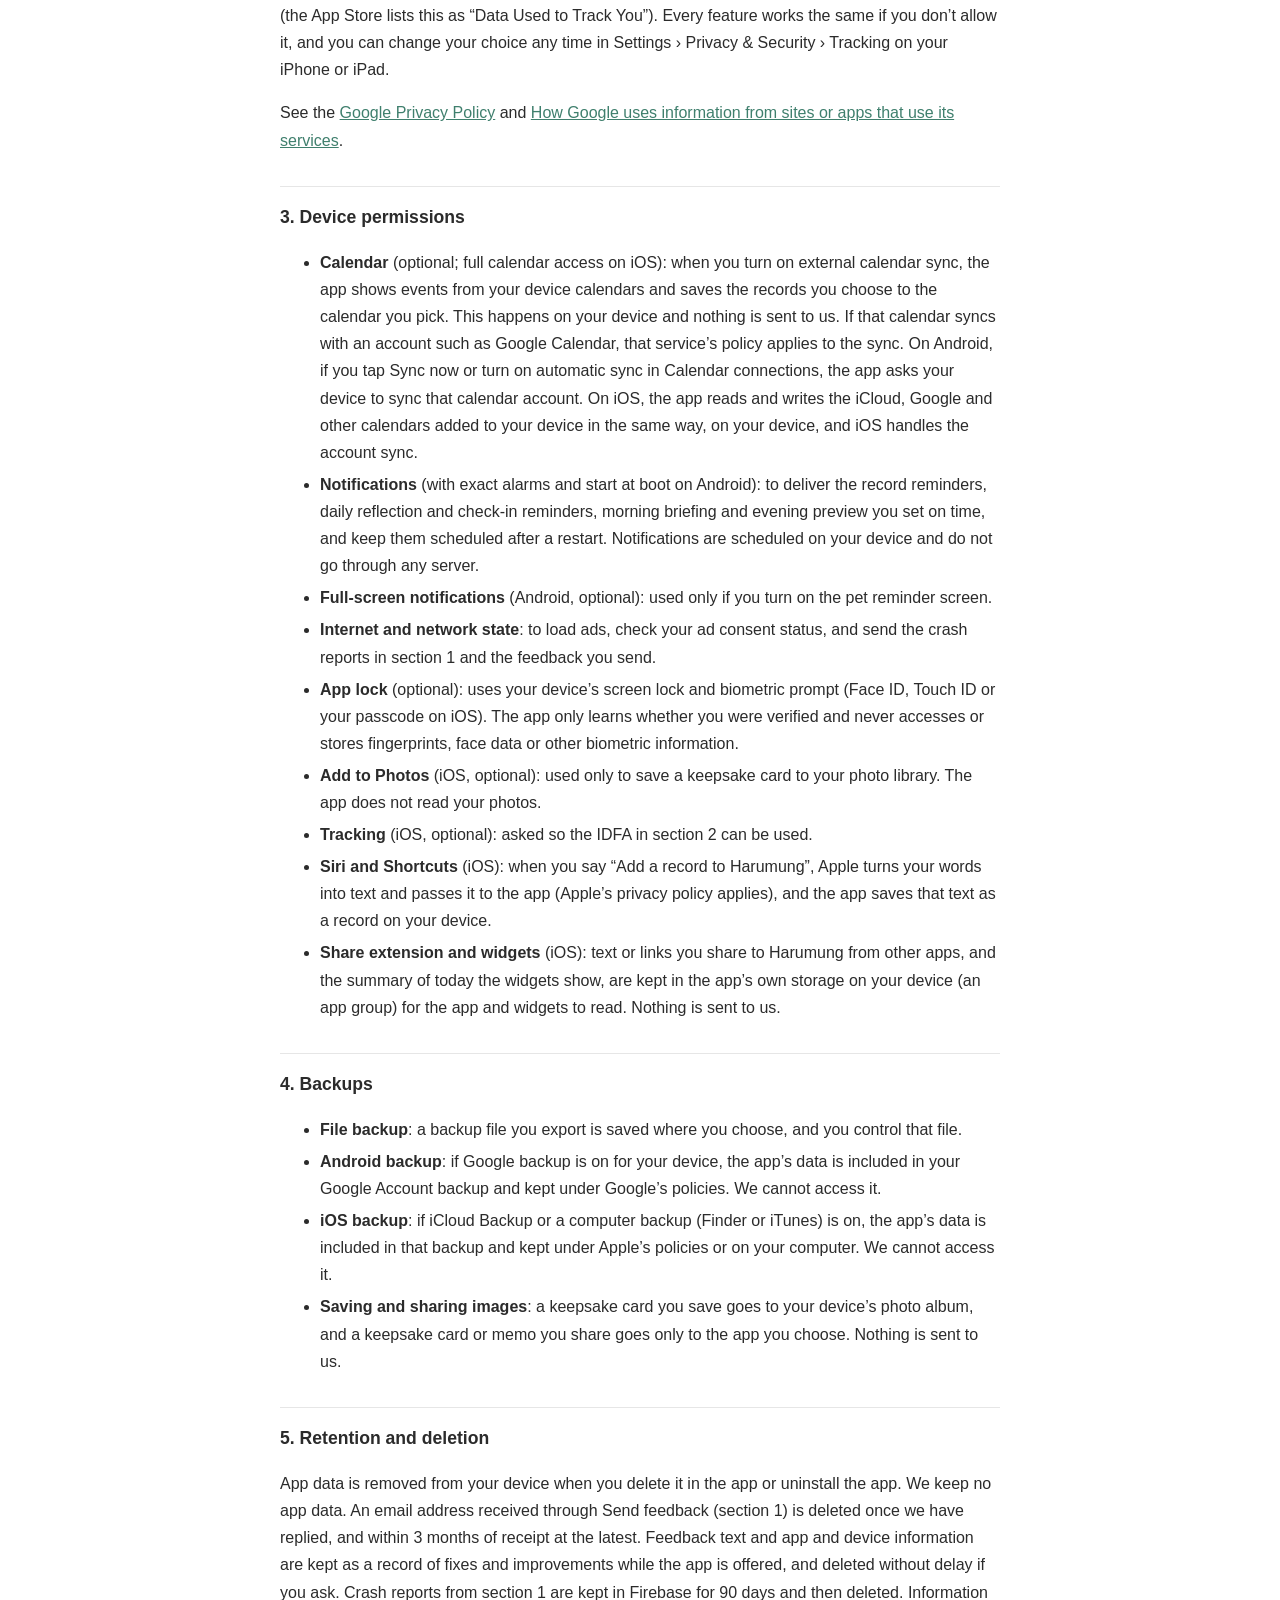
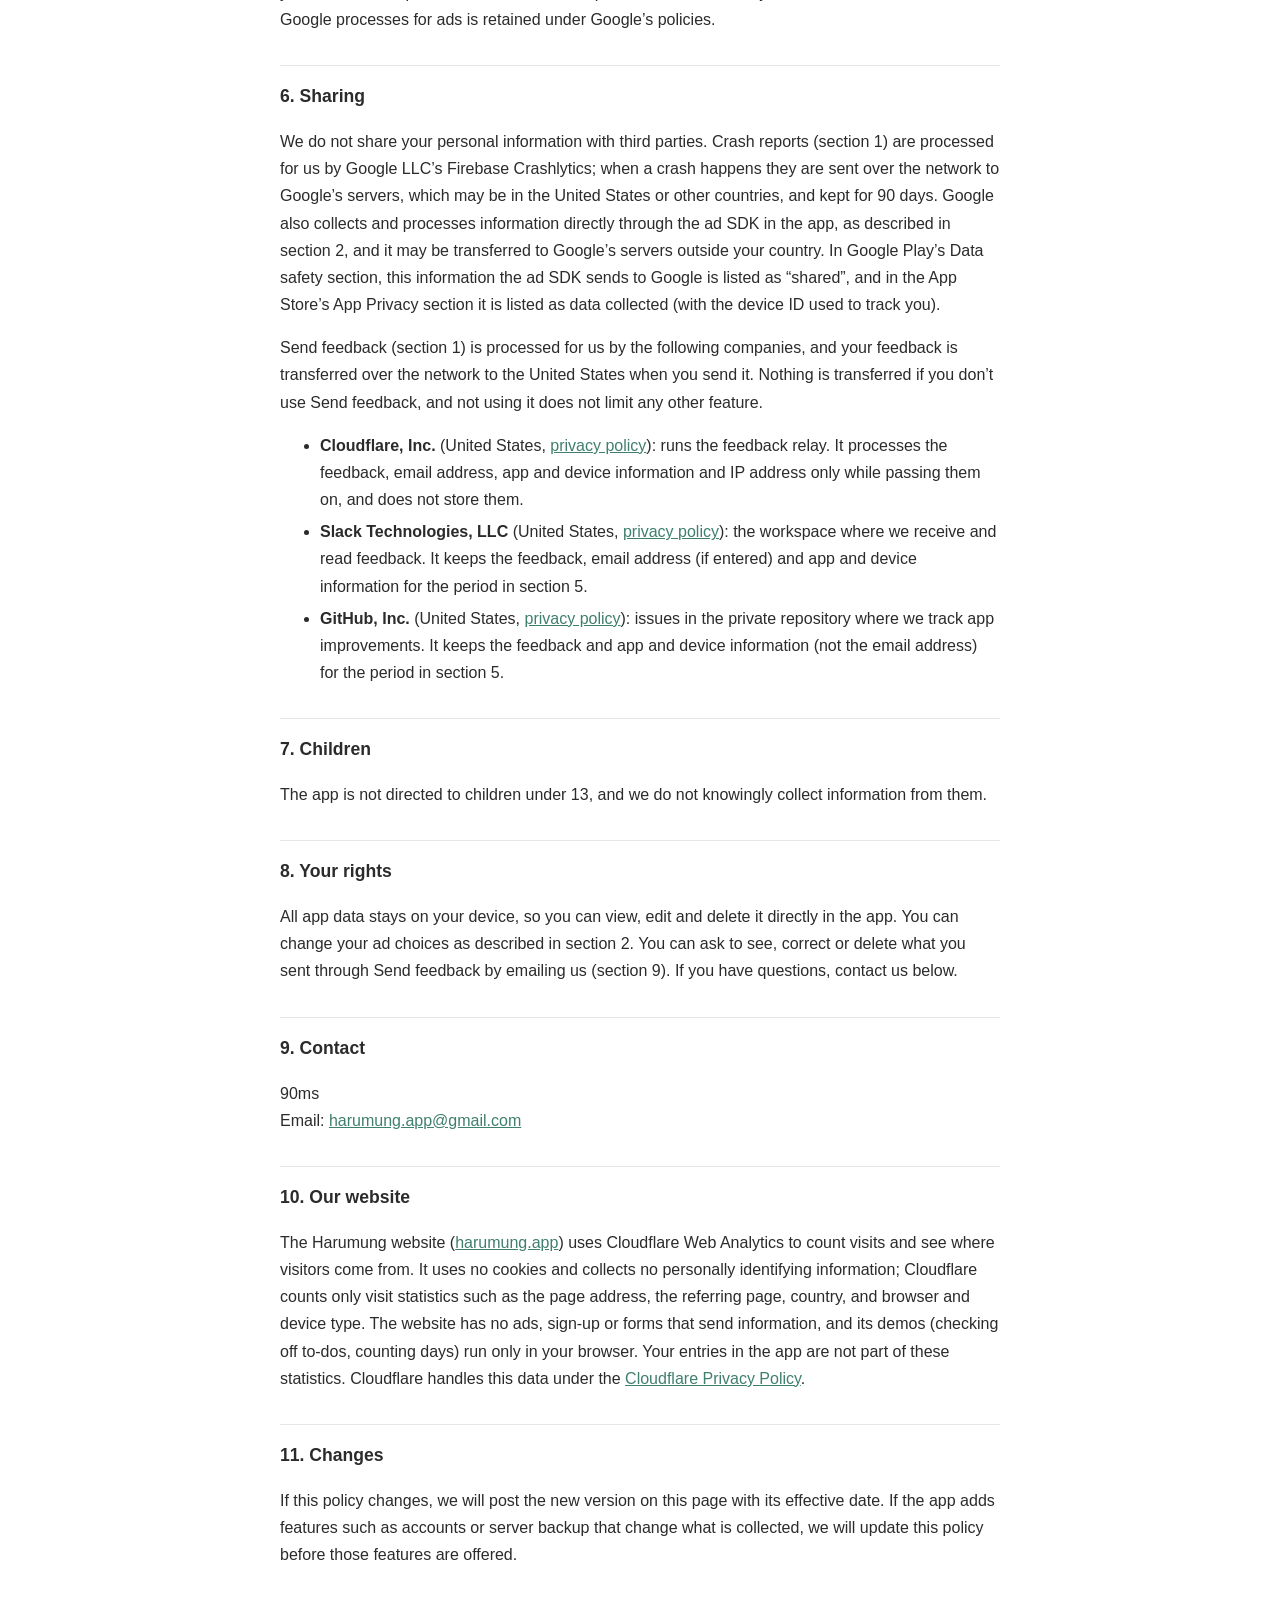
==== commit 8b78e1b9: "docs: 앱의 의견 보내기(1.1.2)로 받는 정보와 처리 위탁·국외 이전을 더한다 사용자가 내 기록 › 설정 › 의견 보내기에서 직접 보낼 때만 의견 내용, 선택한 답장 이메일" ====
--- a/en/index.html
+++ b/en/index.html
@@ -15,13 +15,21 @@
 <p>90ms (“we”) respects the privacy of everyone who uses the Android and iOS app <strong>Harumung</strong> (the “app”). This policy explains what information the app handles, where it stays and how it is used.</p>
 
 <h2>1. Information we collect</h2>
-<p>The app has no sign-up or login, and we run no server that receives your information. Your records, special days, memos, daily reviews, pet and garden data and settings are stored <strong>only on your device</strong> and are never sent to us. We do not view, keep or share them.</p>
+<p>The app has no sign-up or login. Your records, special days, memos, daily reviews, pet and garden data and settings are stored <strong>only on your device</strong> and are never sent to us. We do not view, keep or share them.</p>
 <p>The one exception: when the app crashes, the following crash report reaches us through Google’s Firebase Crashlytics so we can find and fix the cause. It never includes the records, memos or other content you enter.</p>
 <ul>
 <li>where in the code the error happened (stack trace) and the app’s state at that moment (app version, memory, orientation and similar)</li>
 <li>device information (model, OS version and similar)</li>
 <li>a Crashlytics installation identifier, used to count how many installs a crash affects; it does not identify you or your device</li>
 </ul>
+
+<p>Also, only when you send feedback yourself from <strong>My records › Settings › Send feedback</strong>, the following reaches us so we can answer you and find and fix problems in the app. Nothing is sent if you don’t send feedback.</p>
+<ul>
+<li>Your feedback (the text you write)</li>
+<li>An email address for a reply (optional; only if you enter it and agree)</li>
+<li>App and device information (app version and build, OS version, device model, app language). No identifiers such as the advertising ID or an install ID are sent.</li>
+</ul>
+<p>Feedback goes through a relay on the Harumung website (harumung.app, run on Cloudflare) to our Slack workspace and to an issue in our private GitHub repository. The email address goes to Slack only and is never put in the GitHub issue. The relay does not store feedback. To stop excessive sending, Cloudflare processes the IP address you connect from, but we do not receive or keep IP addresses.</p>
 
 <h2>2. Ads and third-party services (Google AdMob)</h2>
 <p>The app is free and shows ads from Google AdMob. To serve and measure ads, Google may collect and process:</p>
@@ -40,7 +48,7 @@
 <li><strong>Calendar</strong> (optional; full calendar access on iOS): when you turn on external calendar sync, the app shows events from your device calendars and saves the records you choose to the calendar you pick. This happens on your device and nothing is sent to us. If that calendar syncs with an account such as Google Calendar, that service’s policy applies to the sync. On Android, if you tap Sync now or turn on automatic sync in Calendar connections, the app asks your device to sync that calendar account. On iOS, the app reads and writes the iCloud, Google and other calendars added to your device in the same way, on your device, and iOS handles the account sync.</li>
 <li><strong>Notifications</strong> (with exact alarms and start at boot on Android): to deliver the record reminders, daily reflection and check-in reminders, morning briefing and evening preview you set on time, and keep them scheduled after a restart. Notifications are scheduled on your device and do not go through any server.</li>
 <li><strong>Full-screen notifications</strong> (Android, optional): used only if you turn on the pet reminder screen.</li>
-<li><strong>Internet and network state</strong>: to load ads, check your ad consent status and send the crash reports in section 1.</li>
+<li><strong>Internet and network state</strong>: to load ads, check your ad consent status, and send the crash reports in section 1 and the feedback you send.</li>
 <li><strong>App lock</strong> (optional): uses your device’s screen lock and biometric prompt (Face ID, Touch ID or your passcode on iOS). The app only learns whether you were verified and never accesses or stores fingerprints, face data or other biometric information.</li>
 <li><strong>Add to Photos</strong> (iOS, optional): used only to save a keepsake card to your photo library. The app does not read your photos.</li>
 <li><strong>Tracking</strong> (iOS, optional): asked so the IDFA in section 2 can be used.</li>
@@ -57,16 +65,22 @@
 </ul>
 
 <h2>5. Retention and deletion</h2>
-<p>App data is removed from your device when you delete it in the app or uninstall the app. Because we keep no user data, there is nothing for us to delete. Crash reports from section 1 are kept in Firebase for 90 days and then deleted. Information Google processes for ads is retained under Google’s policies.</p>
+<p>App data is removed from your device when you delete it in the app or uninstall the app. We keep no app data. An email address received through Send feedback (section 1) is deleted once we have replied, and within 3 months of receipt at the latest. Feedback text and app and device information are kept as a record of fixes and improvements while the app is offered, and deleted without delay if you ask. Crash reports from section 1 are kept in Firebase for 90 days and then deleted. Information Google processes for ads is retained under Google’s policies.</p>
 
 <h2>6. Sharing</h2>
 <p>We do not share your personal information with third parties. Crash reports (section 1) are processed for us by Google LLC’s Firebase Crashlytics; when a crash happens they are sent over the network to Google’s servers, which may be in the United States or other countries, and kept for 90 days. Google also collects and processes information directly through the ad SDK in the app, as described in section 2, and it may be transferred to Google’s servers outside your country. In Google Play’s Data safety section, this information the ad SDK sends to Google is listed as “shared”, and in the App Store’s App Privacy section it is listed as data collected (with the device ID used to track you).</p>
+<p>Send feedback (section 1) is processed for us by the following companies, and your feedback is transferred over the network to the United States when you send it. Nothing is transferred if you don’t use Send feedback, and not using it does not limit any other feature.</p>
+<ul>
+<li><strong>Cloudflare, Inc.</strong> (United States, <a href="https://www.cloudflare.com/privacypolicy/">privacy policy</a>): runs the feedback relay. It processes the feedback, email address, app and device information and IP address only while passing them on, and does not store them.</li>
+<li><strong>Slack Technologies, LLC</strong> (United States, <a href="https://slack.com/trust/privacy/privacy-policy">privacy policy</a>): the workspace where we receive and read feedback. It keeps the feedback, email address (if entered) and app and device information for the period in section 5.</li>
+<li><strong>GitHub, Inc.</strong> (United States, <a href="https://docs.github.com/site-policy/privacy-policies/github-general-privacy-statement">privacy policy</a>): issues in the private repository where we track app improvements. It keeps the feedback and app and device information (not the email address) for the period in section 5.</li>
+</ul>
 
 <h2>7. Children</h2>
 <p>The app is not directed to children under 13, and we do not knowingly collect information from them.</p>
 
 <h2>8. Your rights</h2>
-<p>All app data stays on your device, so you can view, edit and delete it directly in the app. You can change your ad choices as described in section 2. If you have questions, contact us below.</p>
+<p>All app data stays on your device, so you can view, edit and delete it directly in the app. You can change your ad choices as described in section 2. You can ask to see, correct or delete what you sent through Send feedback by emailing us (section 9). If you have questions, contact us below.</p>
 
 <h2>9. Contact</h2>
 <p>90ms<br>Email: <a href="mailto:harumung.app@gmail.com">harumung.app@gmail.com</a></p>
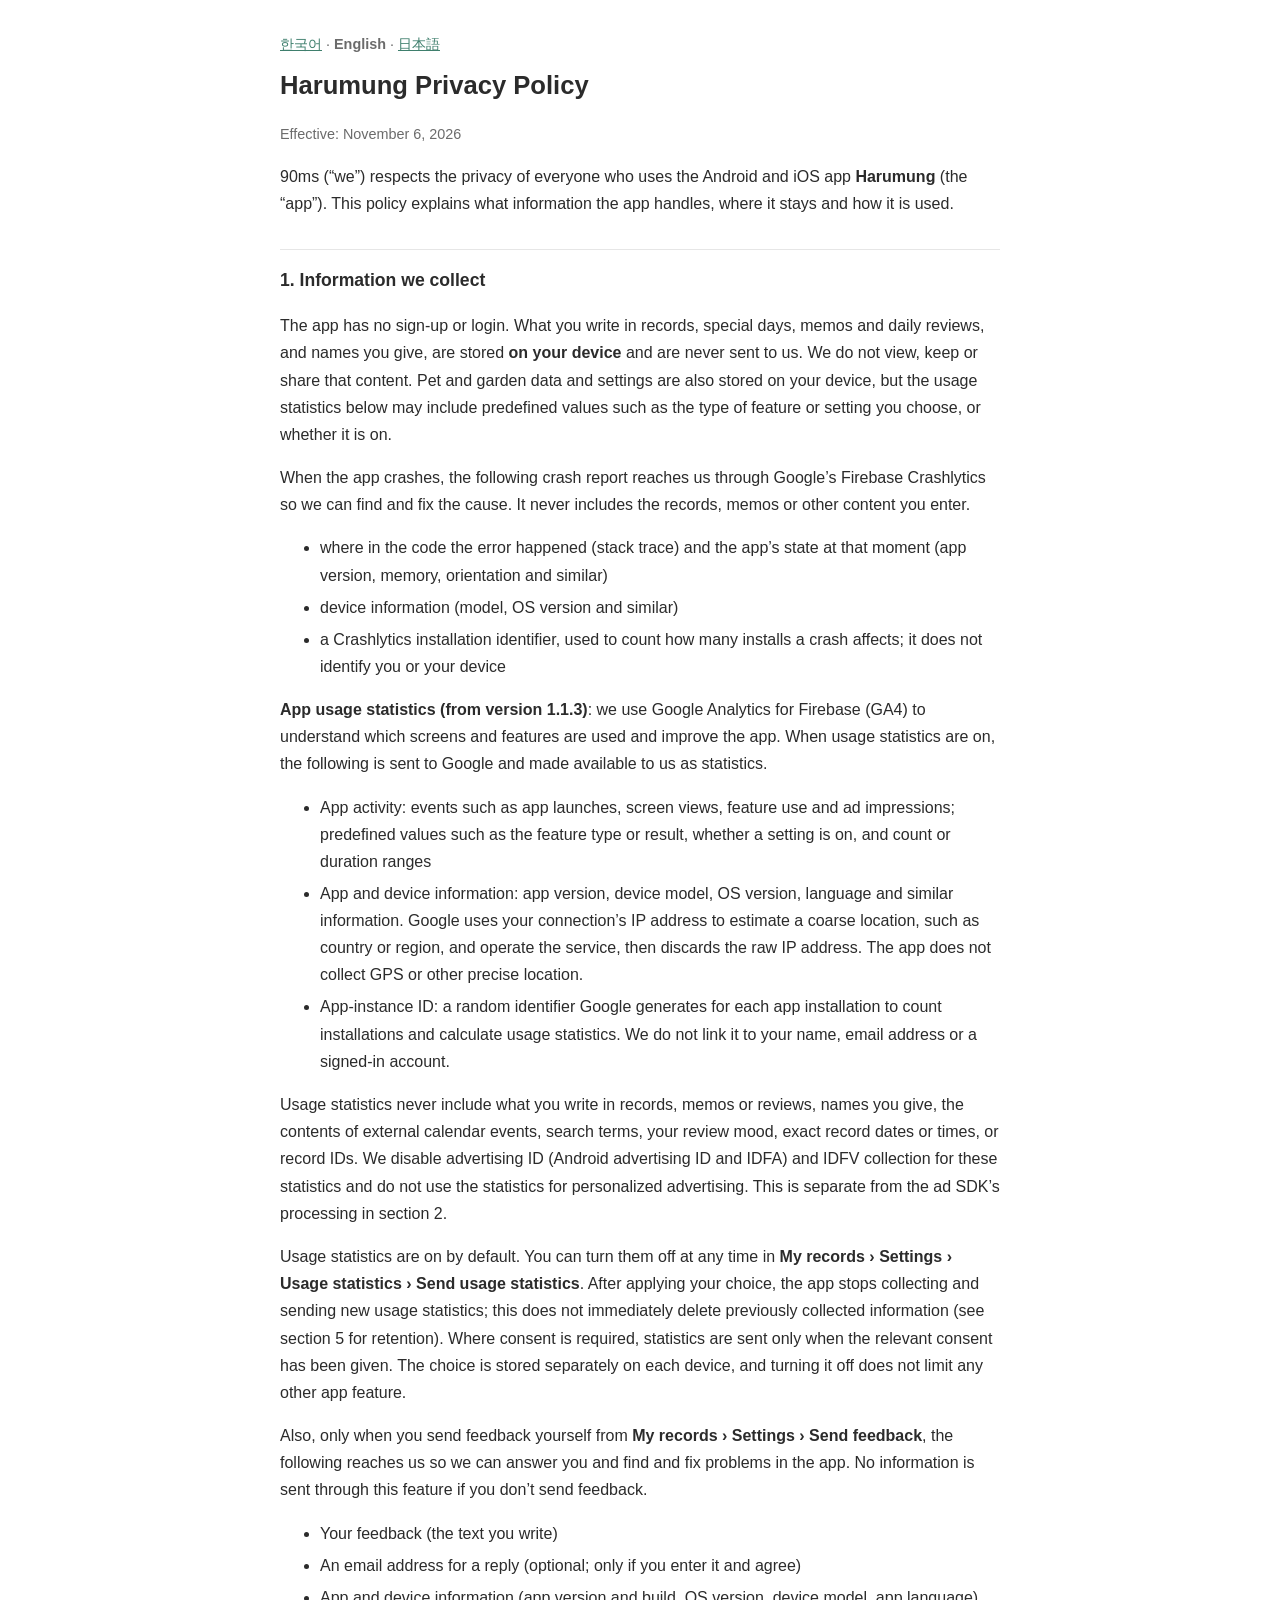
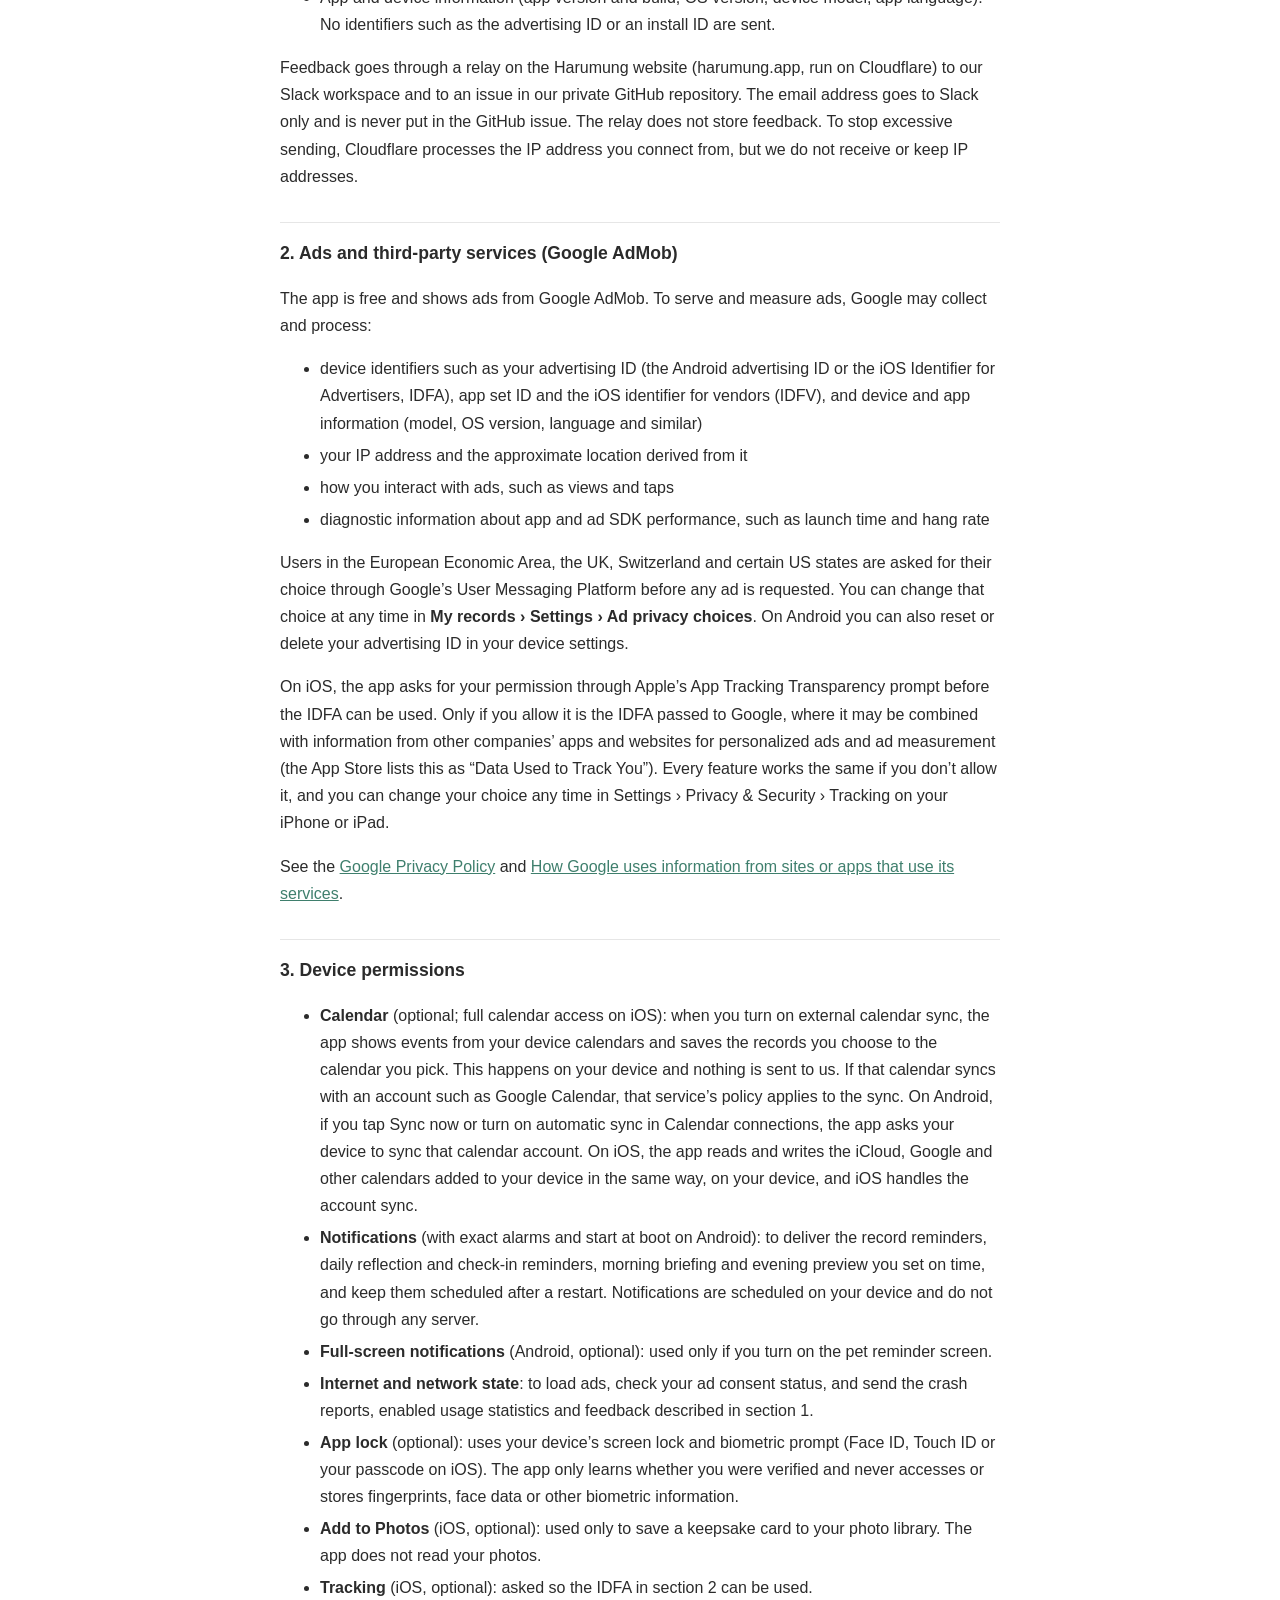
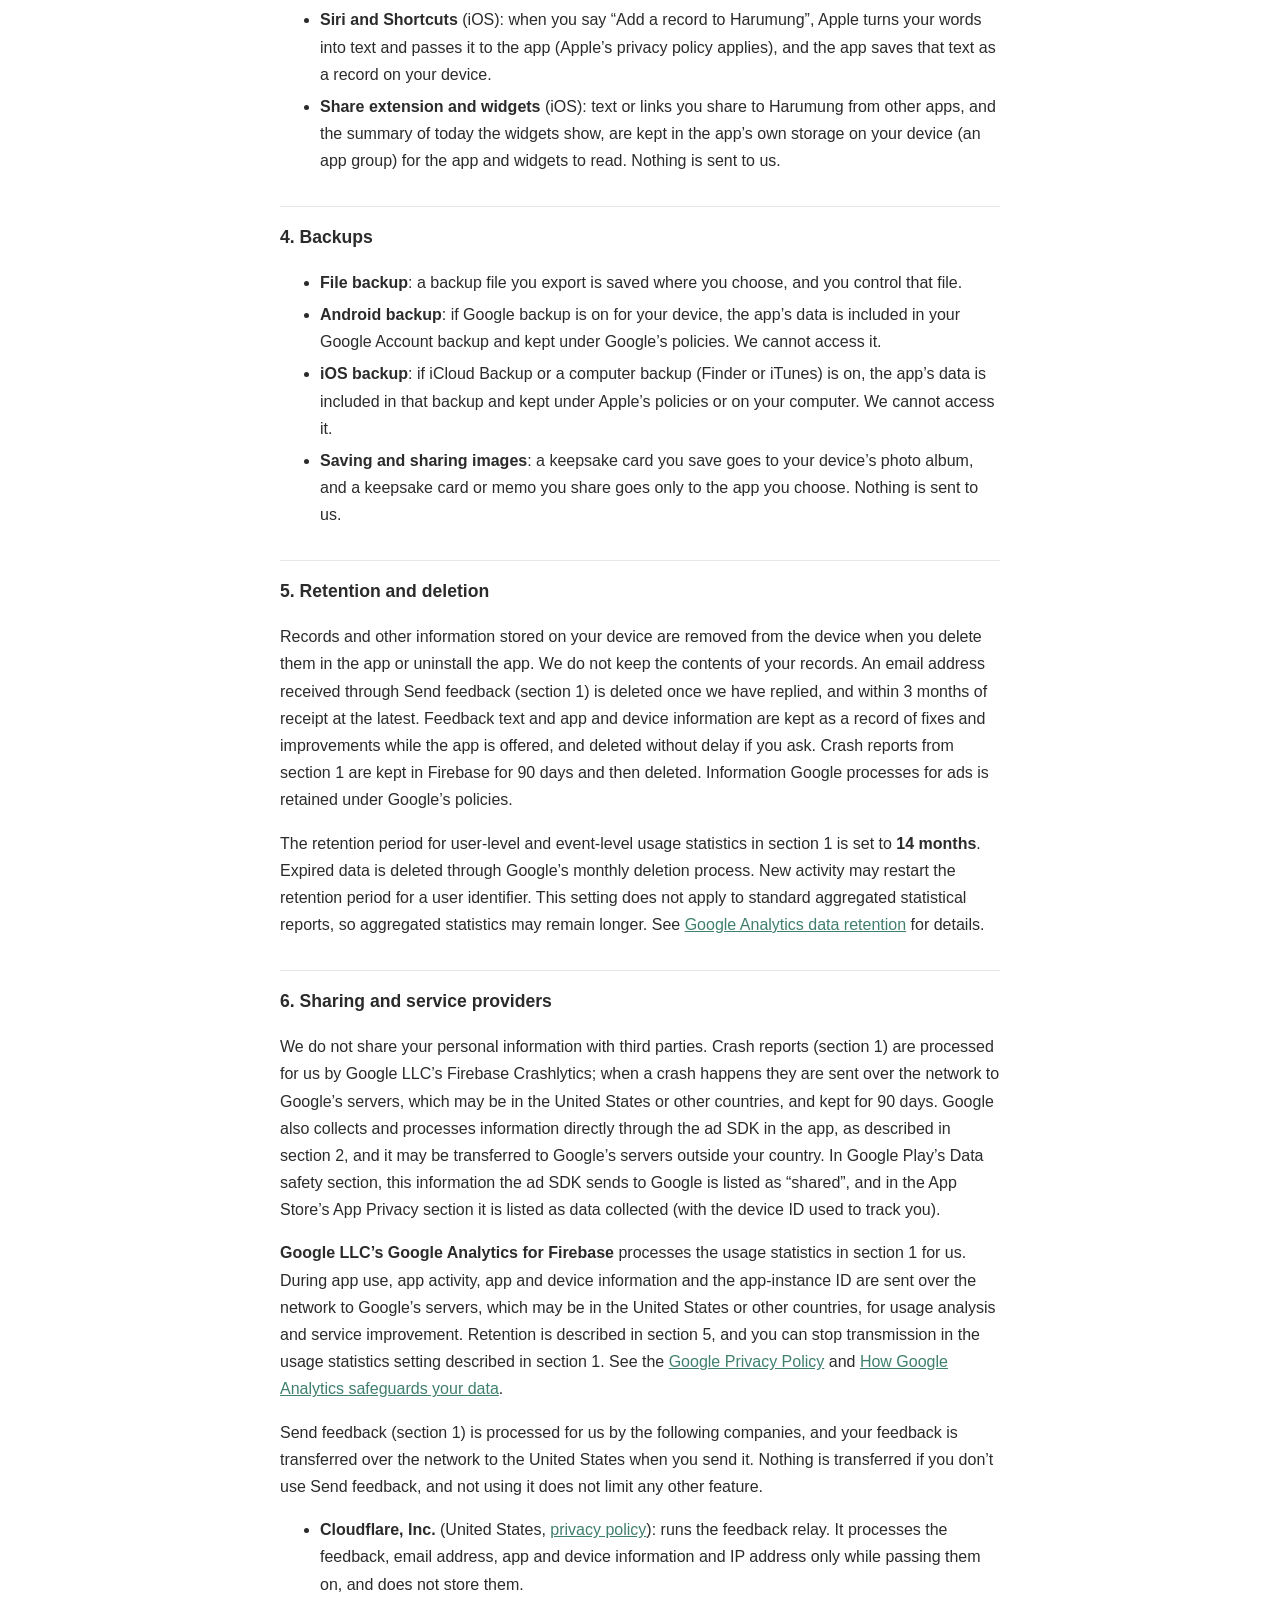
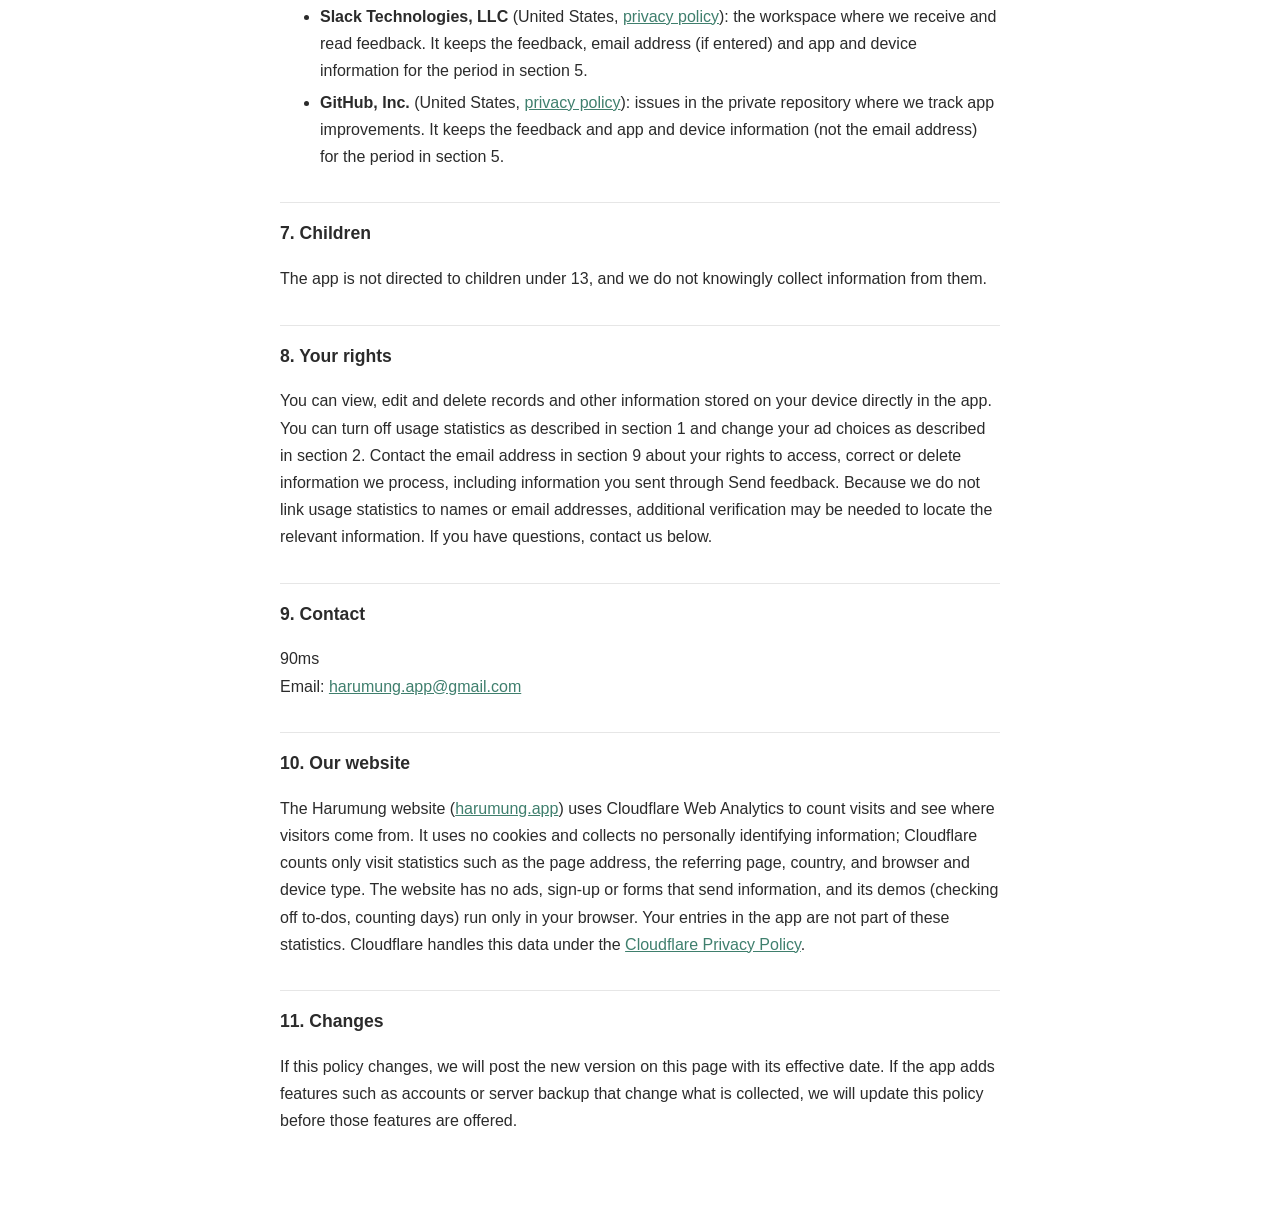
==== commit fff17af9: "docs: GA4 사용 통계와 선택·보관 규칙을 세 언어로 안내한다" ====
--- a/en/index.html
+++ b/en/index.html
@@ -10,20 +10,29 @@
 <main>
 <nav class="lang"><a href="../">한국어</a> · <strong>English</strong> · <a href="../ja/">日本語</a></nav>
 <h1>Harumung Privacy Policy</h1>
-<p class="meta">Effective: October 30, 2026</p>
+<p class="meta">Effective: November 6, 2026</p>
 
 <p>90ms (“we”) respects the privacy of everyone who uses the Android and iOS app <strong>Harumung</strong> (the “app”). This policy explains what information the app handles, where it stays and how it is used.</p>
 
 <h2>1. Information we collect</h2>
-<p>The app has no sign-up or login. Your records, special days, memos, daily reviews, pet and garden data and settings are stored <strong>only on your device</strong> and are never sent to us. We do not view, keep or share them.</p>
-<p>The one exception: when the app crashes, the following crash report reaches us through Google’s Firebase Crashlytics so we can find and fix the cause. It never includes the records, memos or other content you enter.</p>
+<p>The app has no sign-up or login. What you write in records, special days, memos and daily reviews, and names you give, are stored <strong>on your device</strong> and are never sent to us. We do not view, keep or share that content. Pet and garden data and settings are also stored on your device, but the usage statistics below may include predefined values such as the type of feature or setting you choose, or whether it is on.</p>
+<p>When the app crashes, the following crash report reaches us through Google’s Firebase Crashlytics so we can find and fix the cause. It never includes the records, memos or other content you enter.</p>
 <ul>
 <li>where in the code the error happened (stack trace) and the app’s state at that moment (app version, memory, orientation and similar)</li>
 <li>device information (model, OS version and similar)</li>
 <li>a Crashlytics installation identifier, used to count how many installs a crash affects; it does not identify you or your device</li>
 </ul>
 
-<p>Also, only when you send feedback yourself from <strong>My records › Settings › Send feedback</strong>, the following reaches us so we can answer you and find and fix problems in the app. Nothing is sent if you don’t send feedback.</p>
+<p><strong>App usage statistics (from version 1.1.3)</strong>: we use Google Analytics for Firebase (GA4) to understand which screens and features are used and improve the app. When usage statistics are on, the following is sent to Google and made available to us as statistics.</p>
+<ul>
+<li>App activity: events such as app launches, screen views, feature use and ad impressions; predefined values such as the feature type or result, whether a setting is on, and count or duration ranges</li>
+<li>App and device information: app version, device model, OS version, language and similar information. Google uses your connection’s IP address to estimate a coarse location, such as country or region, and operate the service, then discards the raw IP address. The app does not collect GPS or other precise location.</li>
+<li>App-instance ID: a random identifier Google generates for each app installation to count installations and calculate usage statistics. We do not link it to your name, email address or a signed-in account.</li>
+</ul>
+<p>Usage statistics never include what you write in records, memos or reviews, names you give, the contents of external calendar events, search terms, your review mood, exact record dates or times, or record IDs. We disable advertising ID (Android advertising ID and IDFA) and IDFV collection for these statistics and do not use the statistics for personalized advertising. This is separate from the ad SDK’s processing in section 2.</p>
+<p>Usage statistics are on by default. You can turn them off at any time in <strong>My records › Settings › Usage statistics › Send usage statistics</strong>. After applying your choice, the app stops collecting and sending new usage statistics; this does not immediately delete previously collected information (see section 5 for retention). Where consent is required, statistics are sent only when the relevant consent has been given. The choice is stored separately on each device, and turning it off does not limit any other app feature.</p>
+
+<p>Also, only when you send feedback yourself from <strong>My records › Settings › Send feedback</strong>, the following reaches us so we can answer you and find and fix problems in the app. No information is sent through this feature if you don’t send feedback.</p>
 <ul>
 <li>Your feedback (the text you write)</li>
 <li>An email address for a reply (optional; only if you enter it and agree)</li>
@@ -48,7 +57,7 @@
 <li><strong>Calendar</strong> (optional; full calendar access on iOS): when you turn on external calendar sync, the app shows events from your device calendars and saves the records you choose to the calendar you pick. This happens on your device and nothing is sent to us. If that calendar syncs with an account such as Google Calendar, that service’s policy applies to the sync. On Android, if you tap Sync now or turn on automatic sync in Calendar connections, the app asks your device to sync that calendar account. On iOS, the app reads and writes the iCloud, Google and other calendars added to your device in the same way, on your device, and iOS handles the account sync.</li>
 <li><strong>Notifications</strong> (with exact alarms and start at boot on Android): to deliver the record reminders, daily reflection and check-in reminders, morning briefing and evening preview you set on time, and keep them scheduled after a restart. Notifications are scheduled on your device and do not go through any server.</li>
 <li><strong>Full-screen notifications</strong> (Android, optional): used only if you turn on the pet reminder screen.</li>
-<li><strong>Internet and network state</strong>: to load ads, check your ad consent status, and send the crash reports in section 1 and the feedback you send.</li>
+<li><strong>Internet and network state</strong>: to load ads, check your ad consent status, and send the crash reports, enabled usage statistics and feedback described in section 1.</li>
 <li><strong>App lock</strong> (optional): uses your device’s screen lock and biometric prompt (Face ID, Touch ID or your passcode on iOS). The app only learns whether you were verified and never accesses or stores fingerprints, face data or other biometric information.</li>
 <li><strong>Add to Photos</strong> (iOS, optional): used only to save a keepsake card to your photo library. The app does not read your photos.</li>
 <li><strong>Tracking</strong> (iOS, optional): asked so the IDFA in section 2 can be used.</li>
@@ -65,10 +74,12 @@
 </ul>
 
 <h2>5. Retention and deletion</h2>
-<p>App data is removed from your device when you delete it in the app or uninstall the app. We keep no app data. An email address received through Send feedback (section 1) is deleted once we have replied, and within 3 months of receipt at the latest. Feedback text and app and device information are kept as a record of fixes and improvements while the app is offered, and deleted without delay if you ask. Crash reports from section 1 are kept in Firebase for 90 days and then deleted. Information Google processes for ads is retained under Google’s policies.</p>
+<p>Records and other information stored on your device are removed from the device when you delete them in the app or uninstall the app. We do not keep the contents of your records. An email address received through Send feedback (section 1) is deleted once we have replied, and within 3 months of receipt at the latest. Feedback text and app and device information are kept as a record of fixes and improvements while the app is offered, and deleted without delay if you ask. Crash reports from section 1 are kept in Firebase for 90 days and then deleted. Information Google processes for ads is retained under Google’s policies.</p>
+<p>The retention period for user-level and event-level usage statistics in section 1 is set to <strong>14 months</strong>. Expired data is deleted through Google’s monthly deletion process. New activity may restart the retention period for a user identifier. This setting does not apply to standard aggregated statistical reports, so aggregated statistics may remain longer. See <a href="https://support.google.com/analytics/answer/7667196?hl=en">Google Analytics data retention</a> for details.</p>
 
-<h2>6. Sharing</h2>
+<h2>6. Sharing and service providers</h2>
 <p>We do not share your personal information with third parties. Crash reports (section 1) are processed for us by Google LLC’s Firebase Crashlytics; when a crash happens they are sent over the network to Google’s servers, which may be in the United States or other countries, and kept for 90 days. Google also collects and processes information directly through the ad SDK in the app, as described in section 2, and it may be transferred to Google’s servers outside your country. In Google Play’s Data safety section, this information the ad SDK sends to Google is listed as “shared”, and in the App Store’s App Privacy section it is listed as data collected (with the device ID used to track you).</p>
+<p><strong>Google LLC’s Google Analytics for Firebase</strong> processes the usage statistics in section 1 for us. During app use, app activity, app and device information and the app-instance ID are sent over the network to Google’s servers, which may be in the United States or other countries, for usage analysis and service improvement. Retention is described in section 5, and you can stop transmission in the usage statistics setting described in section 1. See the <a href="https://policies.google.com/privacy">Google Privacy Policy</a> and <a href="https://support.google.com/analytics/answer/6004245?hl=en">How Google Analytics safeguards your data</a>.</p>
 <p>Send feedback (section 1) is processed for us by the following companies, and your feedback is transferred over the network to the United States when you send it. Nothing is transferred if you don’t use Send feedback, and not using it does not limit any other feature.</p>
 <ul>
 <li><strong>Cloudflare, Inc.</strong> (United States, <a href="https://www.cloudflare.com/privacypolicy/">privacy policy</a>): runs the feedback relay. It processes the feedback, email address, app and device information and IP address only while passing them on, and does not store them.</li>
@@ -80,7 +91,7 @@
 <p>The app is not directed to children under 13, and we do not knowingly collect information from them.</p>
 
 <h2>8. Your rights</h2>
-<p>All app data stays on your device, so you can view, edit and delete it directly in the app. You can change your ad choices as described in section 2. You can ask to see, correct or delete what you sent through Send feedback by emailing us (section 9). If you have questions, contact us below.</p>
+<p>You can view, edit and delete records and other information stored on your device directly in the app. You can turn off usage statistics as described in section 1 and change your ad choices as described in section 2. Contact the email address in section 9 about your rights to access, correct or delete information we process, including information you sent through Send feedback. Because we do not link usage statistics to names or email addresses, additional verification may be needed to locate the relevant information. If you have questions, contact us below.</p>
 
 <h2>9. Contact</h2>
 <p>90ms<br>Email: <a href="mailto:harumung.app@gmail.com">harumung.app@gmail.com</a></p>
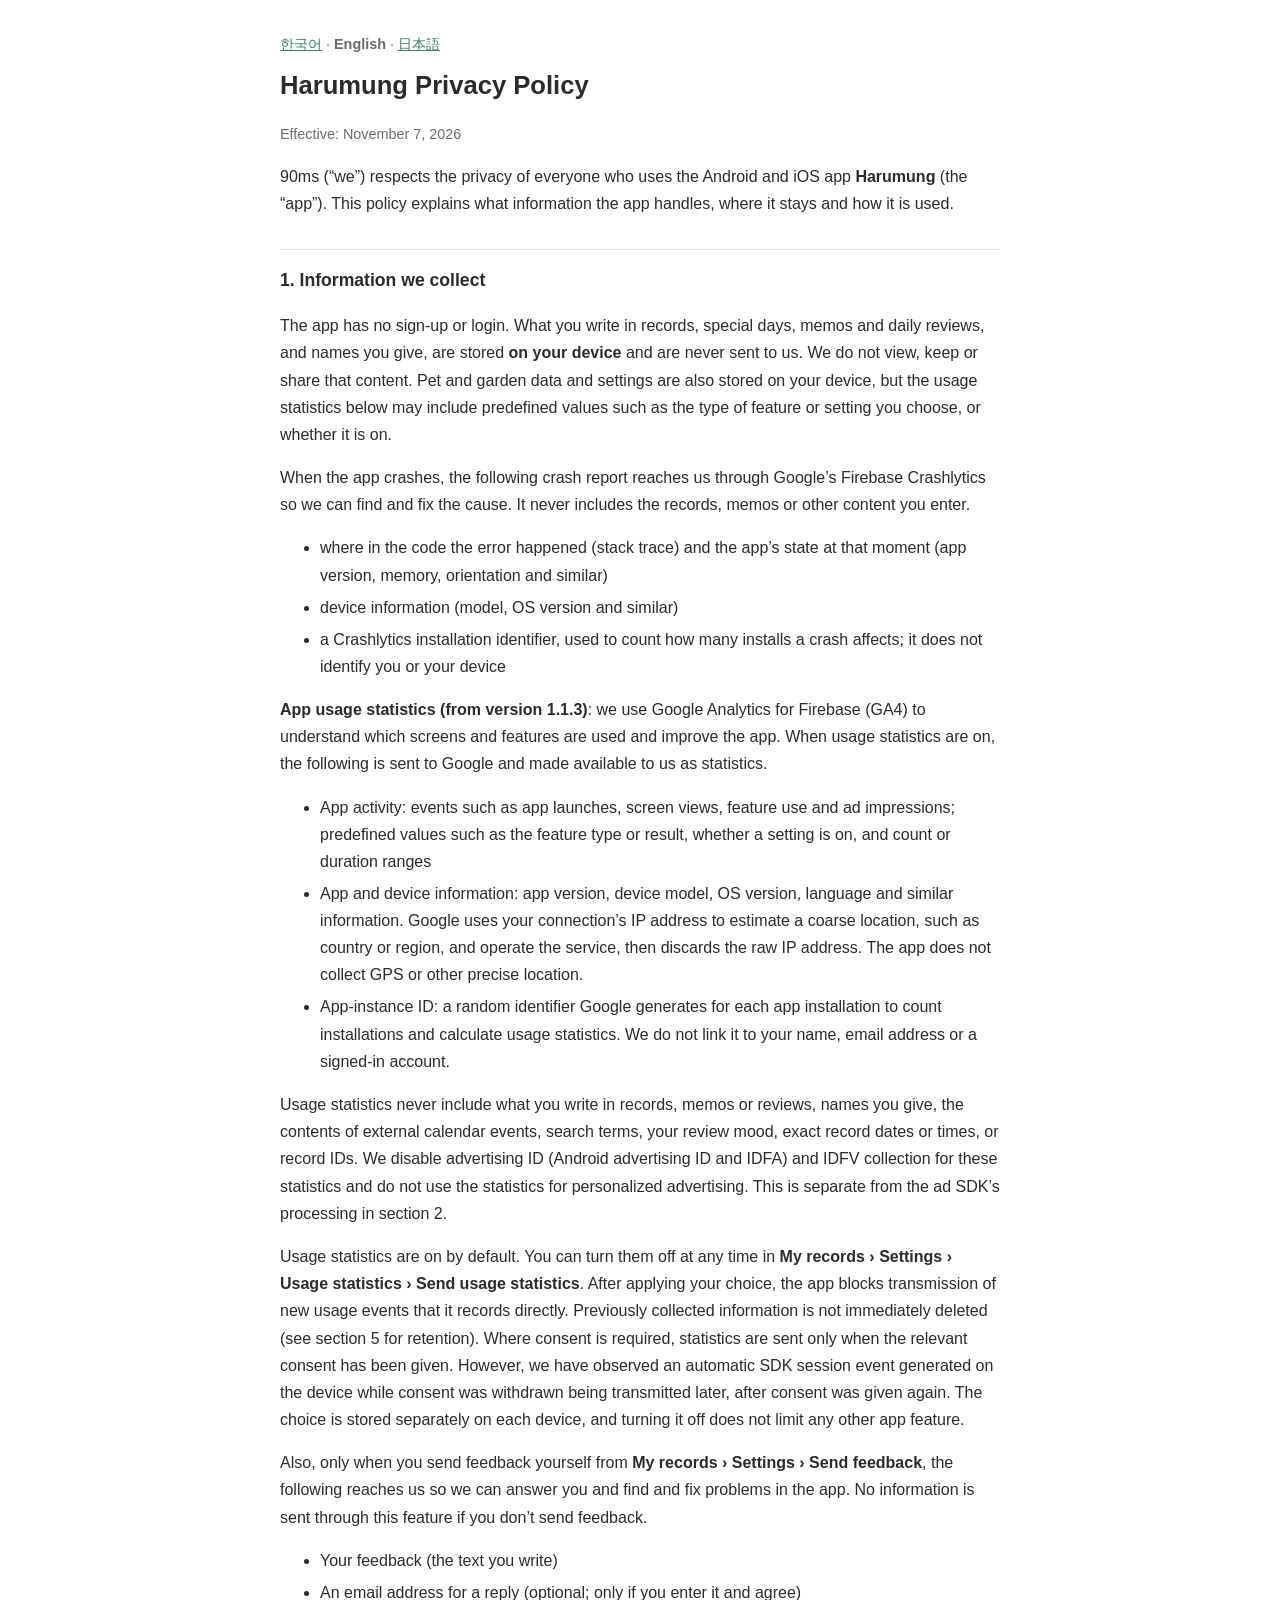
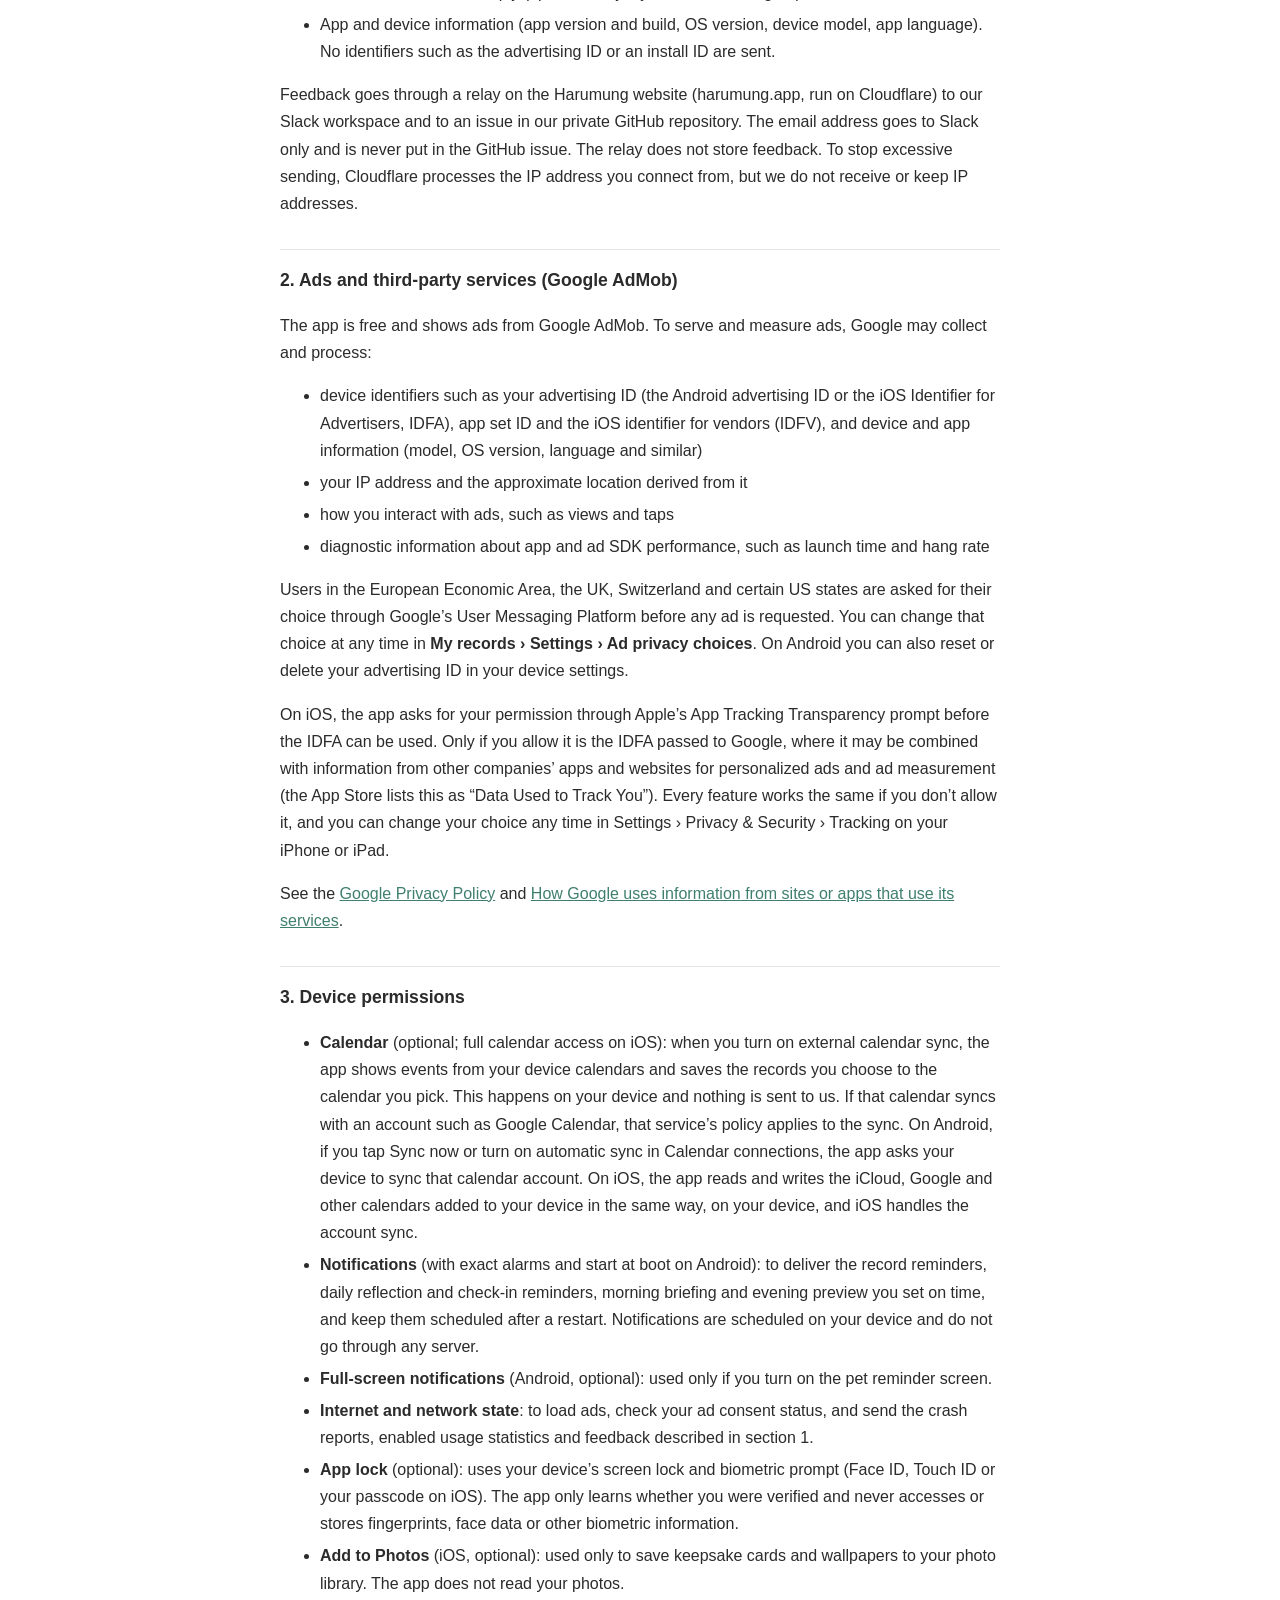
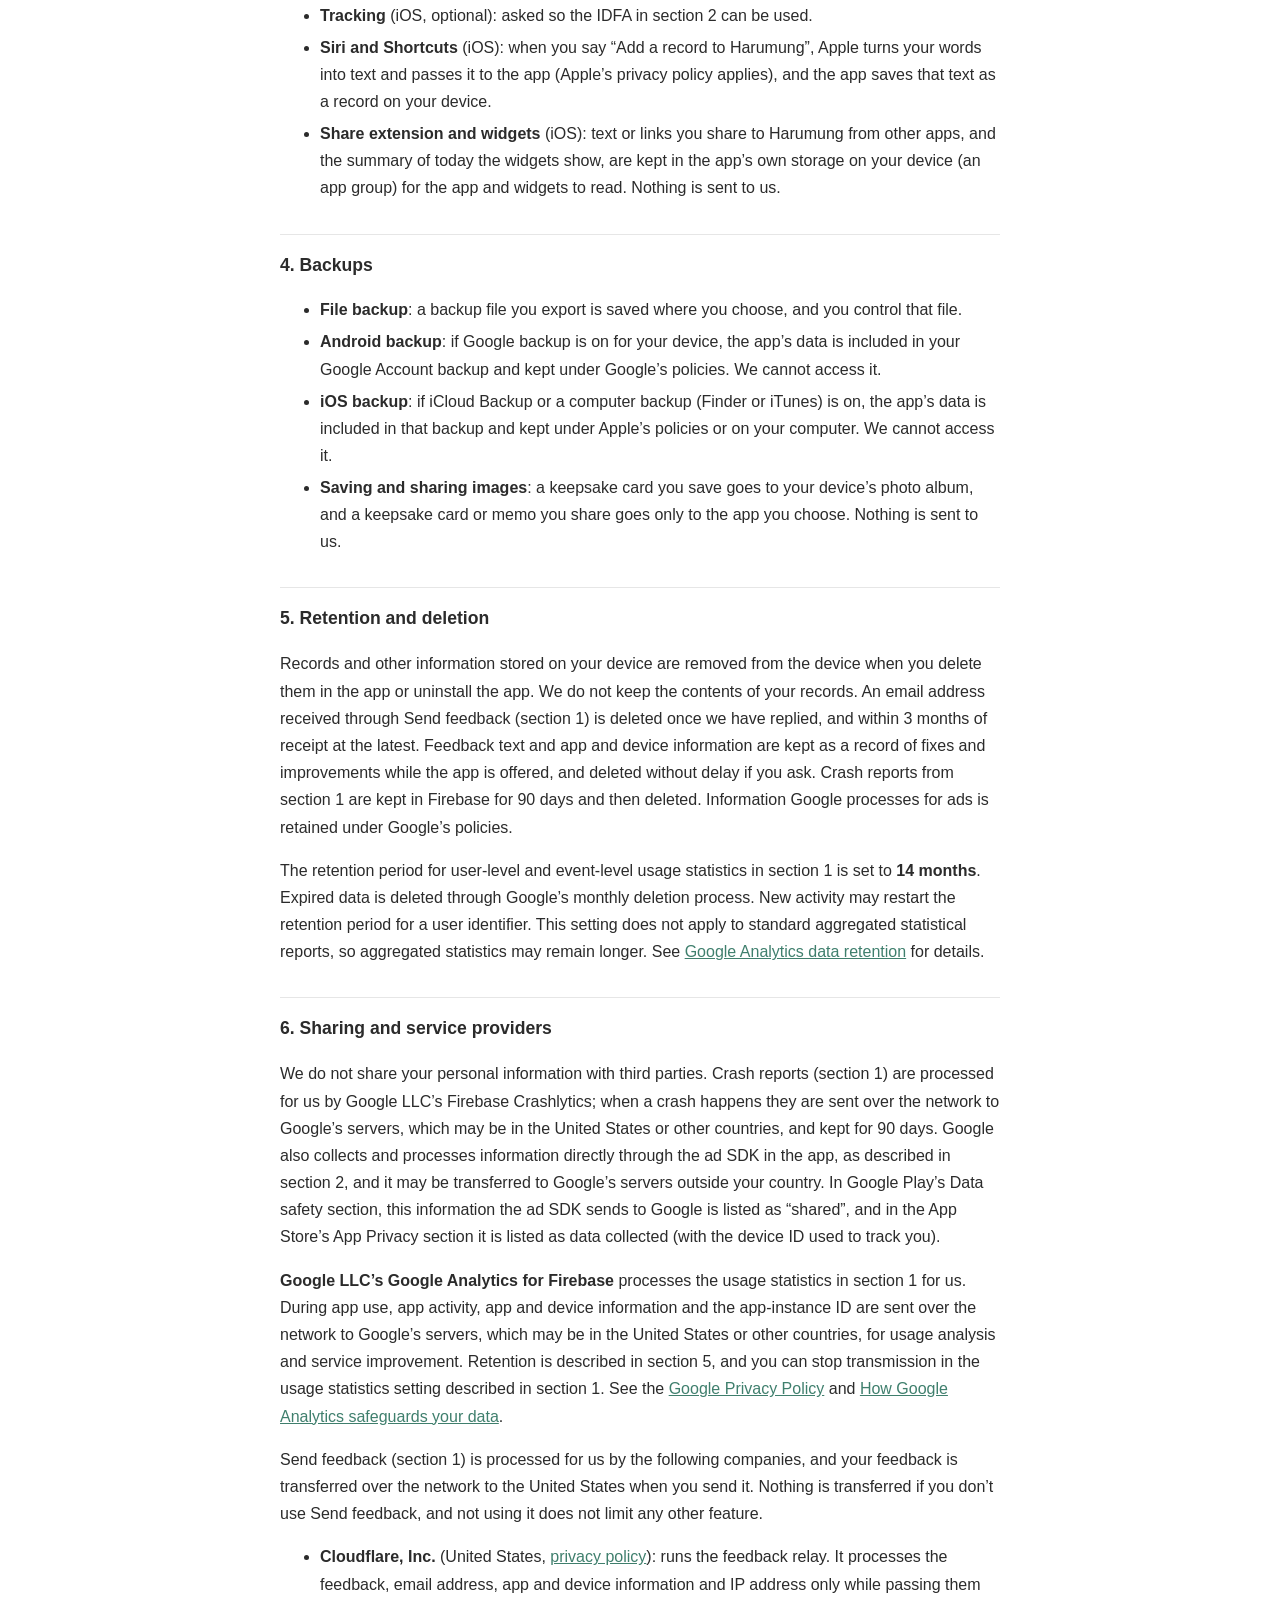
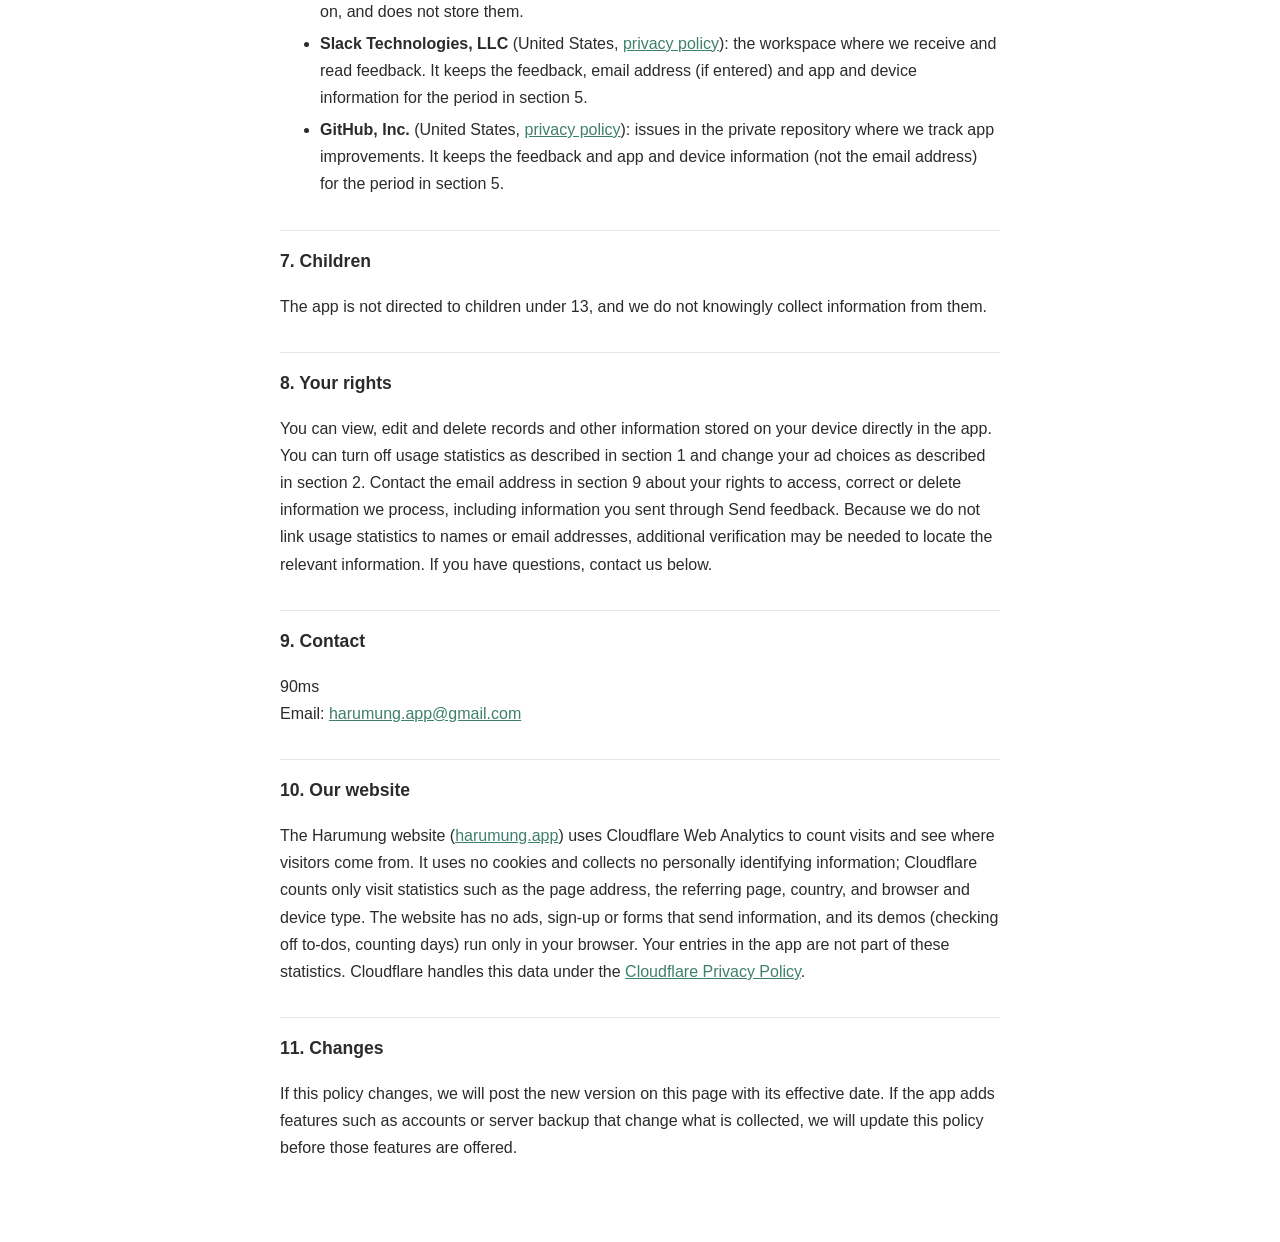
==== commit 74813f1d: "docs: 통계 전송 한계와 사진 저장 용도·시행일을 맞춘다" ====
--- a/en/index.html
+++ b/en/index.html
@@ -10,7 +10,7 @@
 <main>
 <nav class="lang"><a href="../">한국어</a> · <strong>English</strong> · <a href="../ja/">日本語</a></nav>
 <h1>Harumung Privacy Policy</h1>
-<p class="meta">Effective: November 6, 2026</p>
+<p class="meta">Effective: November 7, 2026</p>
 
 <p>90ms (“we”) respects the privacy of everyone who uses the Android and iOS app <strong>Harumung</strong> (the “app”). This policy explains what information the app handles, where it stays and how it is used.</p>
 
@@ -30,7 +30,7 @@
 <li>App-instance ID: a random identifier Google generates for each app installation to count installations and calculate usage statistics. We do not link it to your name, email address or a signed-in account.</li>
 </ul>
 <p>Usage statistics never include what you write in records, memos or reviews, names you give, the contents of external calendar events, search terms, your review mood, exact record dates or times, or record IDs. We disable advertising ID (Android advertising ID and IDFA) and IDFV collection for these statistics and do not use the statistics for personalized advertising. This is separate from the ad SDK’s processing in section 2.</p>
-<p>Usage statistics are on by default. You can turn them off at any time in <strong>My records › Settings › Usage statistics › Send usage statistics</strong>. After applying your choice, the app stops collecting and sending new usage statistics; this does not immediately delete previously collected information (see section 5 for retention). Where consent is required, statistics are sent only when the relevant consent has been given. The choice is stored separately on each device, and turning it off does not limit any other app feature.</p>
+<p>Usage statistics are on by default. You can turn them off at any time in <strong>My records › Settings › Usage statistics › Send usage statistics</strong>. After applying your choice, the app blocks transmission of new usage events that it records directly. Previously collected information is not immediately deleted (see section 5 for retention). Where consent is required, statistics are sent only when the relevant consent has been given. However, we have observed an automatic SDK session event generated on the device while consent was withdrawn being transmitted later, after consent was given again. The choice is stored separately on each device, and turning it off does not limit any other app feature.</p>
 
 <p>Also, only when you send feedback yourself from <strong>My records › Settings › Send feedback</strong>, the following reaches us so we can answer you and find and fix problems in the app. No information is sent through this feature if you don’t send feedback.</p>
 <ul>
@@ -59,7 +59,7 @@
 <li><strong>Full-screen notifications</strong> (Android, optional): used only if you turn on the pet reminder screen.</li>
 <li><strong>Internet and network state</strong>: to load ads, check your ad consent status, and send the crash reports, enabled usage statistics and feedback described in section 1.</li>
 <li><strong>App lock</strong> (optional): uses your device’s screen lock and biometric prompt (Face ID, Touch ID or your passcode on iOS). The app only learns whether you were verified and never accesses or stores fingerprints, face data or other biometric information.</li>
-<li><strong>Add to Photos</strong> (iOS, optional): used only to save a keepsake card to your photo library. The app does not read your photos.</li>
+<li><strong>Add to Photos</strong> (iOS, optional): used only to save keepsake cards and wallpapers to your photo library. The app does not read your photos.</li>
 <li><strong>Tracking</strong> (iOS, optional): asked so the IDFA in section 2 can be used.</li>
 <li><strong>Siri and Shortcuts</strong> (iOS): when you say “Add a record to Harumung”, Apple turns your words into text and passes it to the app (Apple’s privacy policy applies), and the app saves that text as a record on your device.</li>
 <li><strong>Share extension and widgets</strong> (iOS): text or links you share to Harumung from other apps, and the summary of today the widgets show, are kept in the app’s own storage on your device (an app group) for the app and widgets to read. Nothing is sent to us.</li>
